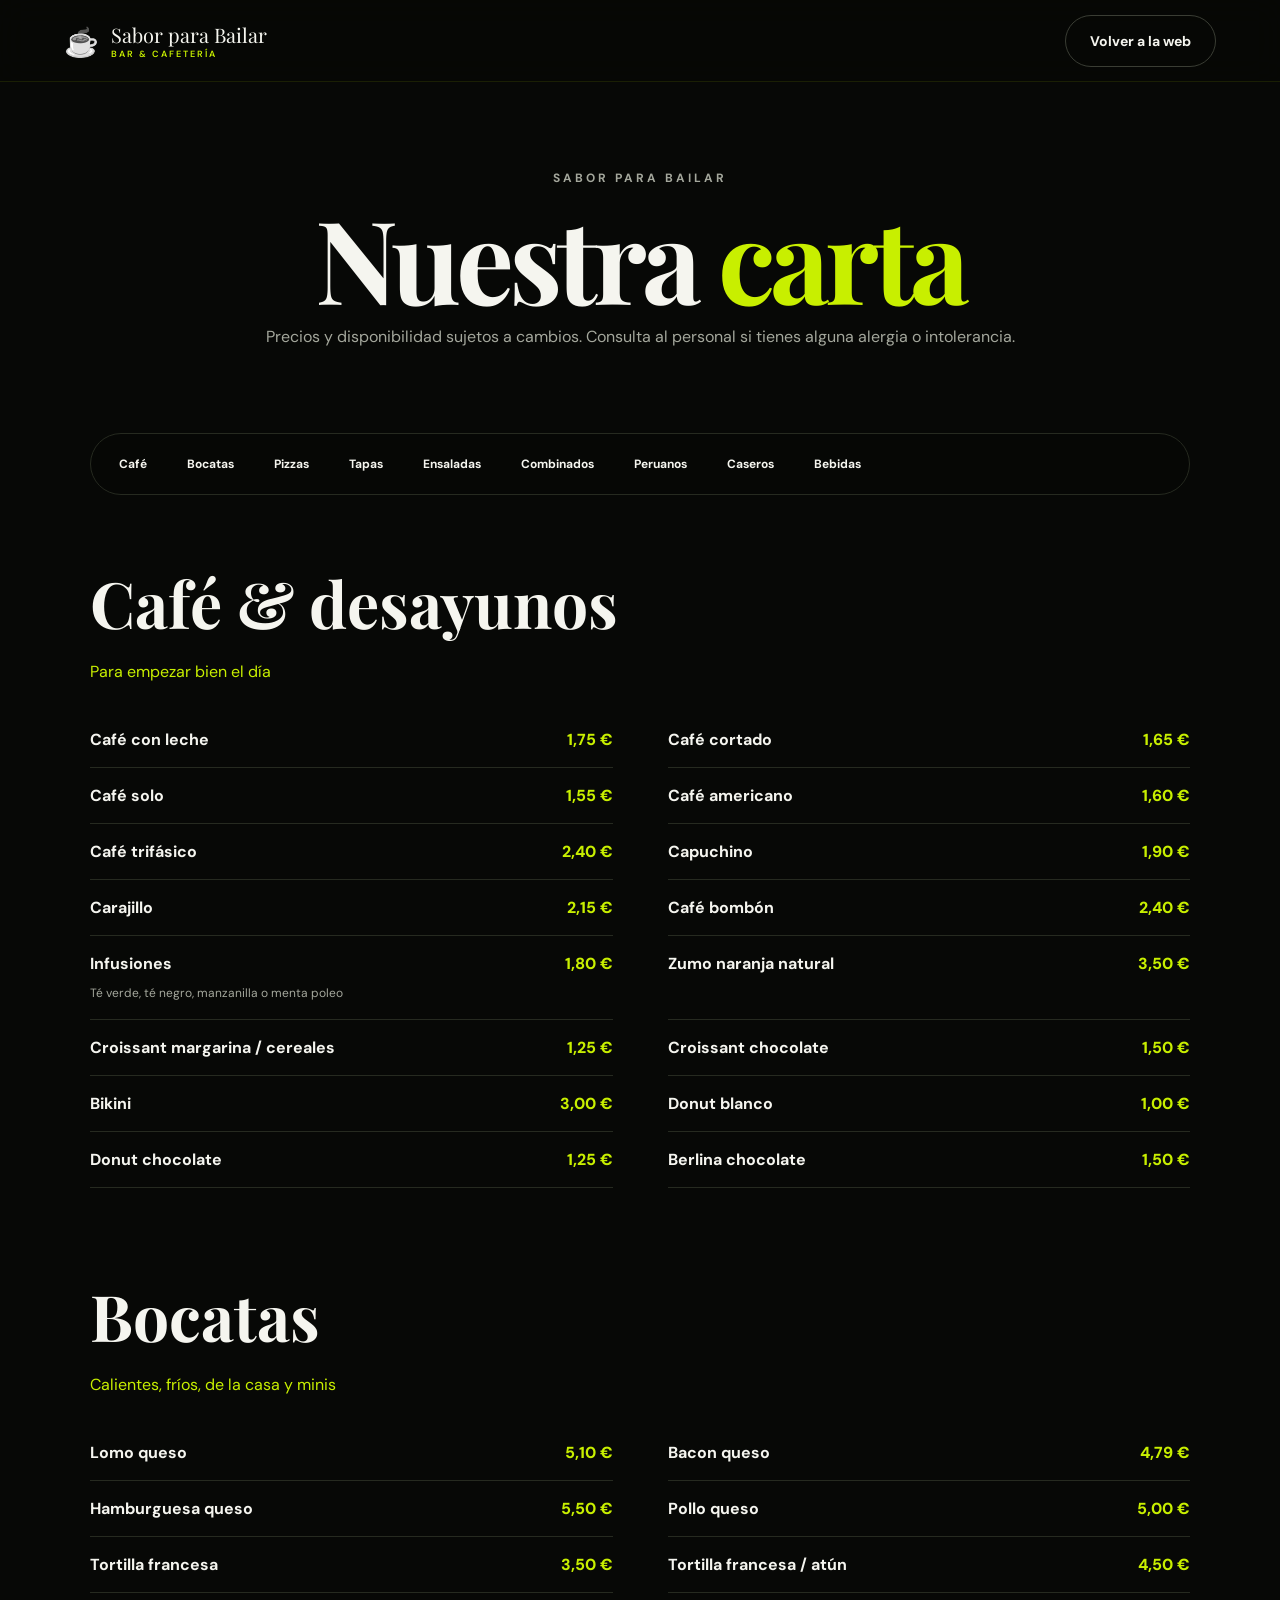
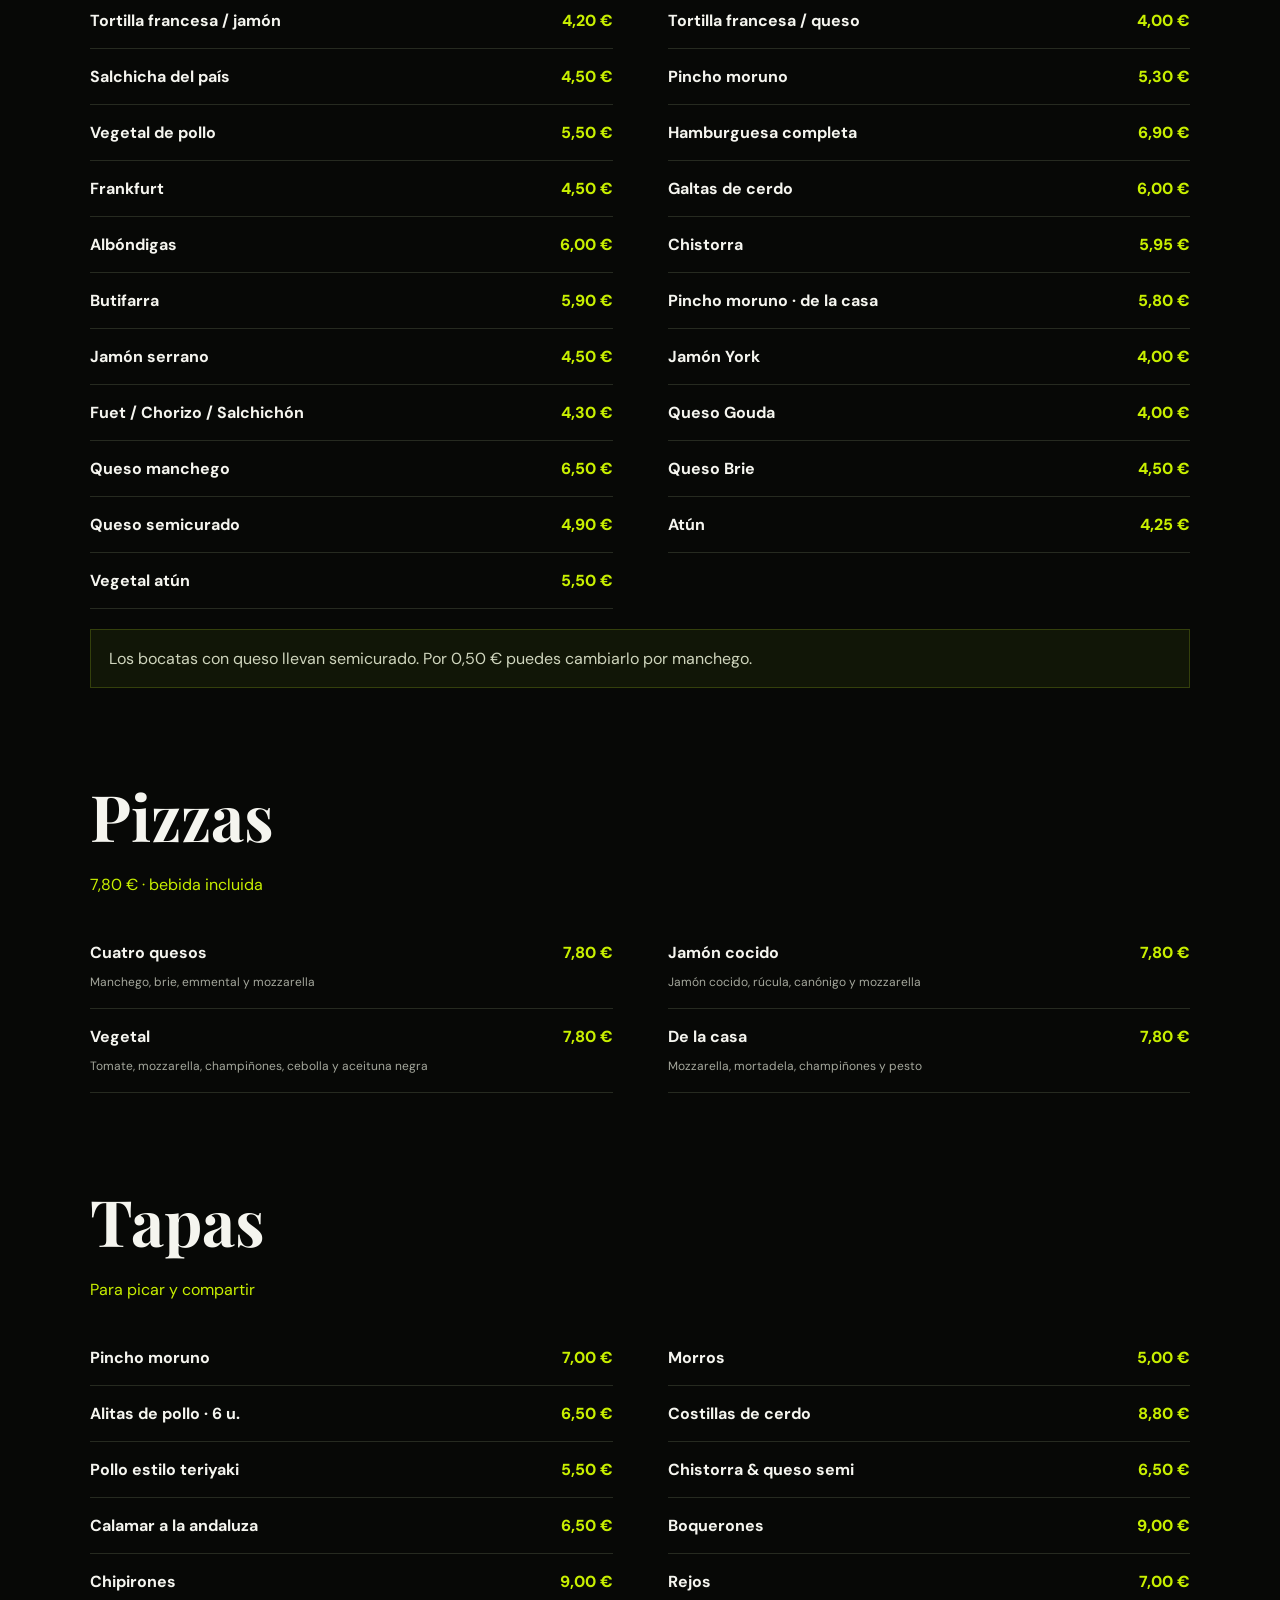
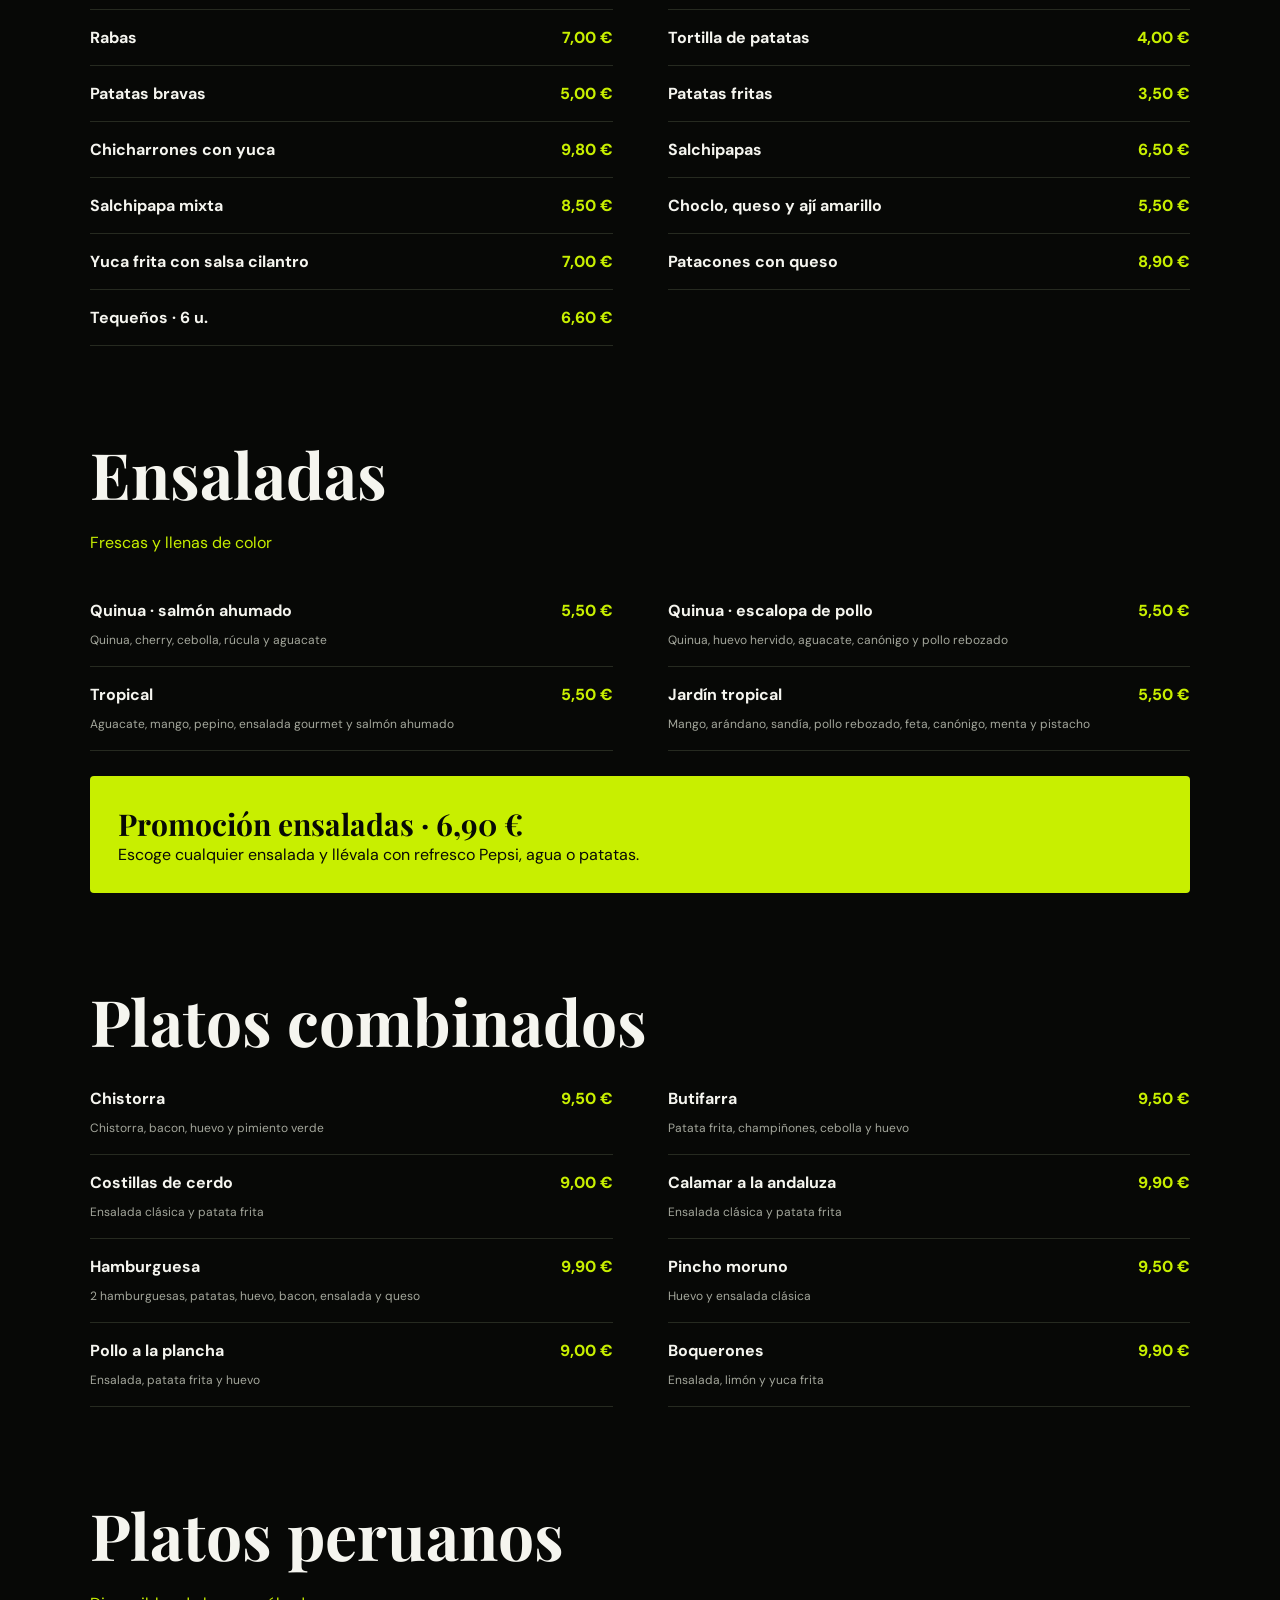
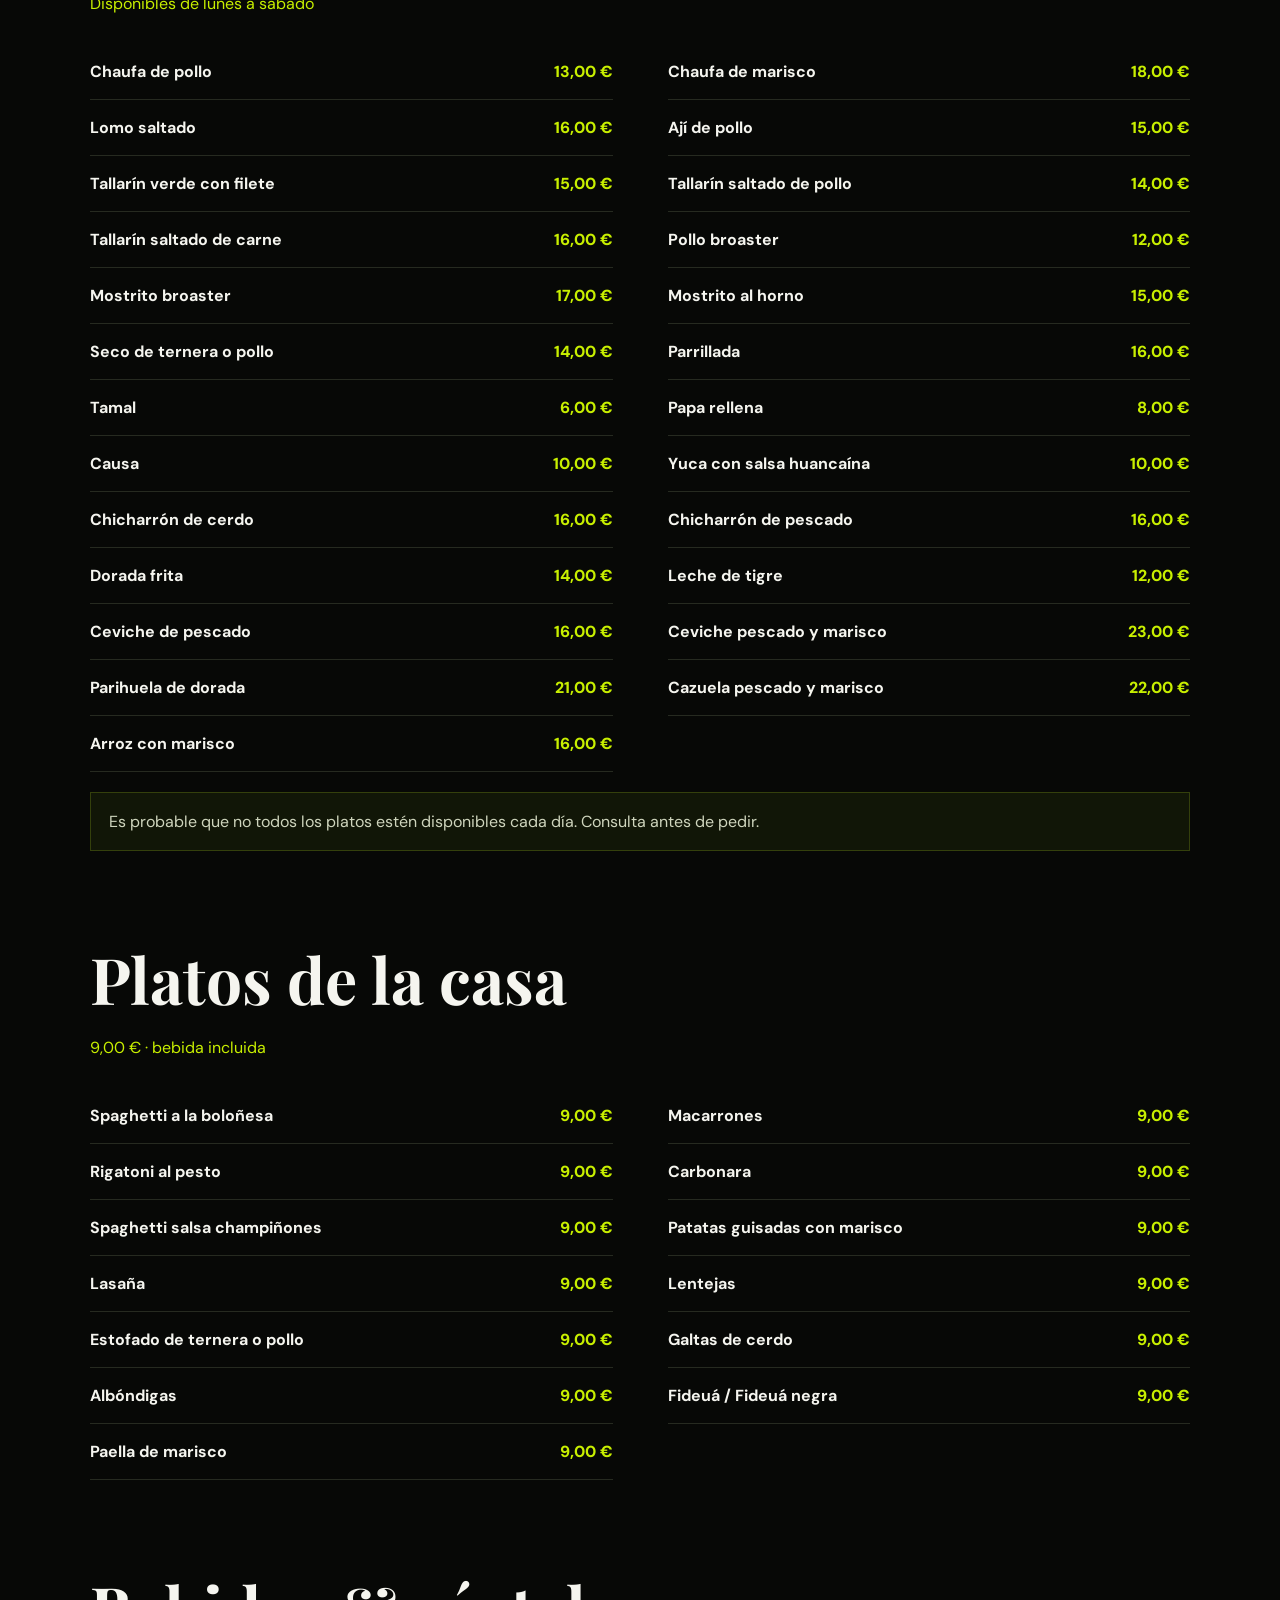
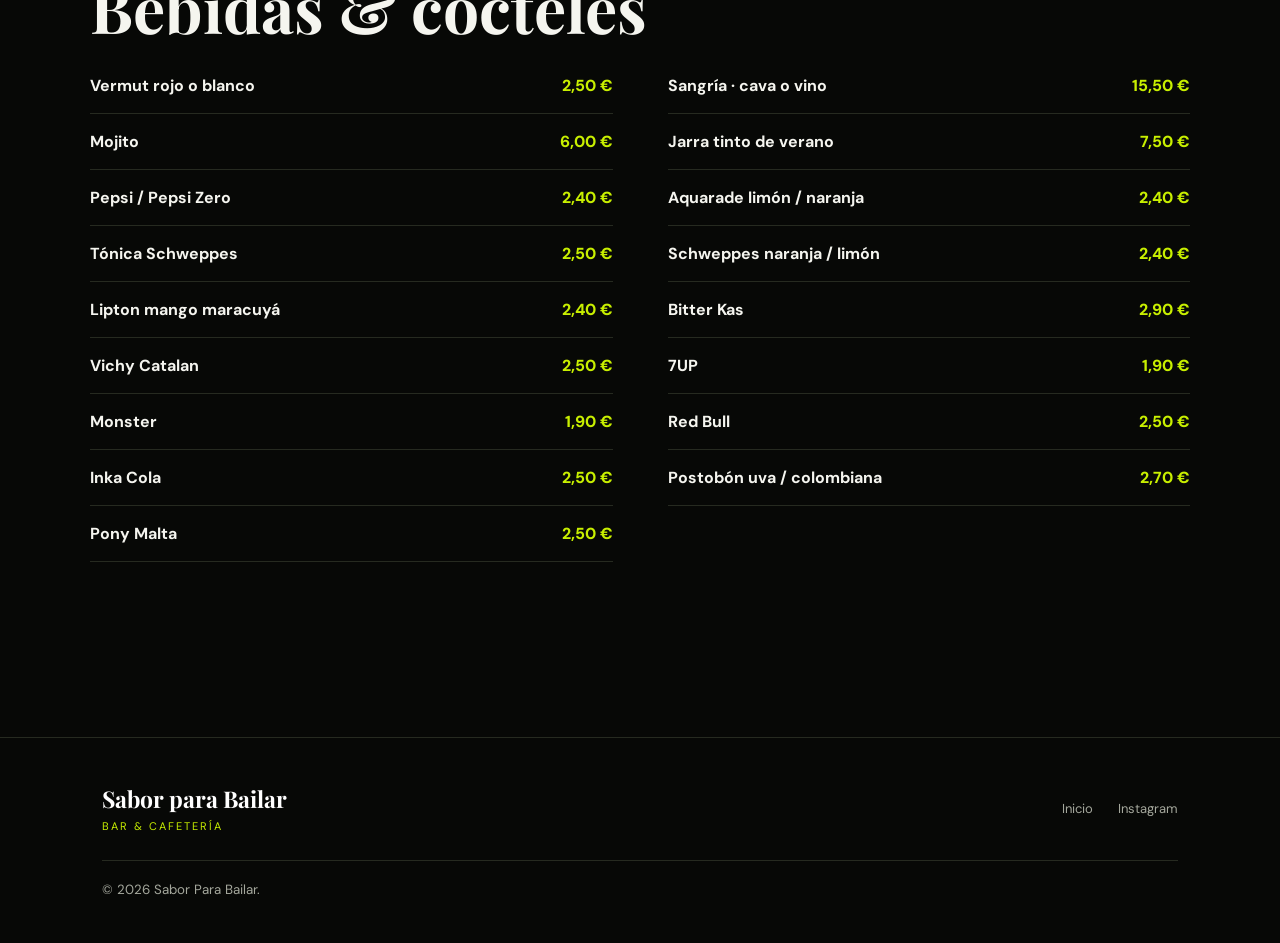
==== carta.html @ 7a09095f "Crear carta digital completa" ====
<!doctype html><html lang="es"><head><meta charset="utf-8"><meta name="viewport" content="width=device-width,initial-scale=1"><title>Carta | Sabor Para Bailar</title><link rel="stylesheet" href="style.css"><style>.menuPage{padding:125px 7vw 90px;max-width:1500px;margin:auto}.menuHero{text-align:center;padding:45px 0 70px}.menuHero h1{font:700 clamp(58px,9vw,130px)/.9 'Playfair Display';letter-spacing:-5px;margin:0}.menuHero h1 span{color:var(--lime)}.menuHero p{color:var(--muted)}.cats{position:sticky;top:82px;z-index:10;display:flex;gap:8px;overflow:auto;padding:12px;background:rgba(7,8,6,.94);border:1px solid var(--line);border-radius:100px;margin-bottom:65px}.cats a{white-space:nowrap;padding:10px 16px;border-radius:100px;font-size:12px;font-weight:700}.cats a:hover{background:var(--lime);color:#080a05}.menuSection{scroll-margin-top:155px;margin:0 0 85px}.menuSection h2{font:700 clamp(38px,5vw,65px) 'Playfair Display';margin:0 0 8px}.menuSection>.sub{color:var(--lime);margin-bottom:30px}.items{display:grid;grid-template-columns:1fr 1fr;gap:0 55px}.item{display:grid;grid-template-columns:1fr auto;gap:10px;border-bottom:1px solid var(--line);padding:17px 0}.item b{font-size:16px}.item p{grid-column:1;margin:0;color:var(--muted);font-size:12px;line-height:1.5}.price{color:var(--lime);font-weight:800}.notice{padding:18px;border:1px solid #34400c;background:#111607;color:#cfd5bd;margin:20px 0}.back{position:fixed;left:20px;bottom:20px;z-index:15}.promo{background:var(--lime);color:#080a05;padding:28px;margin:25px 0;border-radius:4px}.promo b{font:700 30px 'Playfair Display'}@media(max-width:700px){.menuPage{padding:100px 5vw 70px}.items{grid-template-columns:1fr}.cats{top:68px;border-radius:0;margin-left:-5vw;margin-right:-5vw}.menuHero h1{letter-spacing:-3px}}</style></head><body><header class="nav"><a class="brand" href="index.html"><span class="cup">☕</span><span>Sabor para Bailar<small>Bar & Cafetería</small></span></a><a class="btn ghost" href="index.html">Volver a la web</a></header><main class="menuPage"><section class="menuHero"><p class="eyebrow">SABOR PARA BAILAR</p><h1>Nuestra <span>carta</span></h1><p>Precios y disponibilidad sujetos a cambios. Consulta al personal si tienes alguna alergia o intolerancia.</p></section><nav class="cats"><a href="#cafe">Café</a><a href="#bocatas">Bocatas</a><a href="#pizzas">Pizzas</a><a href="#tapas">Tapas</a><a href="#ensaladas">Ensaladas</a><a href="#combinados">Combinados</a><a href="#peru">Peruanos</a><a href="#caseros">Caseros</a><a href="#bebidas">Bebidas</a></nav><section id="cafe" class="menuSection"><h2>Café & desayunos</h2><p class="sub">Para empezar bien el día</p><div class="items"><div class="item"><b>Café con leche</b><span class="price">1,75 €</span></div><div class="item"><b>Café cortado</b><span class="price">1,65 €</span></div><div class="item"><b>Café solo</b><span class="price">1,55 €</span></div><div class="item"><b>Café americano</b><span class="price">1,60 €</span></div><div class="item"><b>Café trifásico</b><span class="price">2,40 €</span></div><div class="item"><b>Capuchino</b><span class="price">1,90 €</span></div><div class="item"><b>Carajillo</b><span class="price">2,15 €</span></div><div class="item"><b>Café bombón</b><span class="price">2,40 €</span></div><div class="item"><b>Infusiones</b><span class="price">1,80 €</span><p>Té verde, té negro, manzanilla o menta poleo</p></div><div class="item"><b>Zumo naranja natural</b><span class="price">3,50 €</span></div><div class="item"><b>Croissant margarina / cereales</b><span class="price">1,25 €</span></div><div class="item"><b>Croissant chocolate</b><span class="price">1,50 €</span></div><div class="item"><b>Bikini</b><span class="price">3,00 €</span></div><div class="item"><b>Donut blanco</b><span class="price">1,00 €</span></div><div class="item"><b>Donut chocolate</b><span class="price">1,25 €</span></div><div class="item"><b>Berlina chocolate</b><span class="price">1,50 €</span></div></div></section><section id="bocatas" class="menuSection"><h2>Bocatas</h2><p class="sub">Calientes, fríos, de la casa y minis</p><div class="items"><div class="item"><b>Lomo queso</b><span class="price">5,10 €</span></div><div class="item"><b>Bacon queso</b><span class="price">4,79 €</span></div><div class="item"><b>Hamburguesa queso</b><span class="price">5,50 €</span></div><div class="item"><b>Pollo queso</b><span class="price">5,00 €</span></div><div class="item"><b>Tortilla francesa</b><span class="price">3,50 €</span></div><div class="item"><b>Tortilla francesa / atún</b><span class="price">4,50 €</span></div><div class="item"><b>Tortilla francesa / jamón</b><span class="price">4,20 €</span></div><div class="item"><b>Tortilla francesa / queso</b><span class="price">4,00 €</span></div><div class="item"><b>Salchicha del país</b><span class="price">4,50 €</span></div><div class="item"><b>Pincho moruno</b><span class="price">5,30 €</span></div><div class="item"><b>Vegetal de pollo</b><span class="price">5,50 €</span></div><div class="item"><b>Hamburguesa completa</b><span class="price">6,90 €</span></div><div class="item"><b>Frankfurt</b><span class="price">4,50 €</span></div><div class="item"><b>Galtas de cerdo</b><span class="price">6,00 €</span></div><div class="item"><b>Albóndigas</b><span class="price">6,00 €</span></div><div class="item"><b>Chistorra</b><span class="price">5,95 €</span></div><div class="item"><b>Butifarra</b><span class="price">5,90 €</span></div><div class="item"><b>Pincho moruno · de la casa</b><span class="price">5,80 €</span></div><div class="item"><b>Jamón serrano</b><span class="price">4,50 €</span></div><div class="item"><b>Jamón York</b><span class="price">4,00 €</span></div><div class="item"><b>Fuet / Chorizo / Salchichón</b><span class="price">4,30 €</span></div><div class="item"><b>Queso Gouda</b><span class="price">4,00 €</span></div><div class="item"><b>Queso manchego</b><span class="price">6,50 €</span></div><div class="item"><b>Queso Brie</b><span class="price">4,50 €</span></div><div class="item"><b>Queso semicurado</b><span class="price">4,90 €</span></div><div class="item"><b>Atún</b><span class="price">4,25 €</span></div><div class="item"><b>Vegetal atún</b><span class="price">5,50 €</span></div></div><div class="notice">Los bocatas con queso llevan semicurado. Por 0,50 € puedes cambiarlo por manchego.</div></section><section id="pizzas" class="menuSection"><h2>Pizzas</h2><p class="sub">7,80 € · bebida incluida</p><div class="items"><div class="item"><b>Cuatro quesos</b><span class="price">7,80 €</span><p>Manchego, brie, emmental y mozzarella</p></div><div class="item"><b>Jamón cocido</b><span class="price">7,80 €</span><p>Jamón cocido, rúcula, canónigo y mozzarella</p></div><div class="item"><b>Vegetal</b><span class="price">7,80 €</span><p>Tomate, mozzarella, champiñones, cebolla y aceituna negra</p></div><div class="item"><b>De la casa</b><span class="price">7,80 €</span><p>Mozzarella, mortadela, champiñones y pesto</p></div></div></section><section id="tapas" class="menuSection"><h2>Tapas</h2><p class="sub">Para picar y compartir</p><div class="items"><div class="item"><b>Pincho moruno</b><span class="price">7,00 €</span></div><div class="item"><b>Morros</b><span class="price">5,00 €</span></div><div class="item"><b>Alitas de pollo · 6 u.</b><span class="price">6,50 €</span></div><div class="item"><b>Costillas de cerdo</b><span class="price">8,80 €</span></div><div class="item"><b>Pollo estilo teriyaki</b><span class="price">5,50 €</span></div><div class="item"><b>Chistorra & queso semi</b><span class="price">6,50 €</span></div><div class="item"><b>Calamar a la andaluza</b><span class="price">6,50 €</span></div><div class="item"><b>Boquerones</b><span class="price">9,00 €</span></div><div class="item"><b>Chipirones</b><span class="price">9,00 €</span></div><div class="item"><b>Rejos</b><span class="price">7,00 €</span></div><div class="item"><b>Rabas</b><span class="price">7,00 €</span></div><div class="item"><b>Tortilla de patatas</b><span class="price">4,00 €</span></div><div class="item"><b>Patatas bravas</b><span class="price">5,00 €</span></div><div class="item"><b>Patatas fritas</b><span class="price">3,50 €</span></div><div class="item"><b>Chicharrones con yuca</b><span class="price">9,80 €</span></div><div class="item"><b>Salchipapas</b><span class="price">6,50 €</span></div><div class="item"><b>Salchipapa mixta</b><span class="price">8,50 €</span></div><div class="item"><b>Choclo, queso y ají amarillo</b><span class="price">5,50 €</span></div><div class="item"><b>Yuca frita con salsa cilantro</b><span class="price">7,00 €</span></div><div class="item"><b>Patacones con queso</b><span class="price">8,90 €</span></div><div class="item"><b>Tequeños · 6 u.</b><span class="price">6,60 €</span></div></div></section><section id="ensaladas" class="menuSection"><h2>Ensaladas</h2><p class="sub">Frescas y llenas de color</p><div class="items"><div class="item"><b>Quinua · salmón ahumado</b><span class="price">5,50 €</span><p>Quinua, cherry, cebolla, rúcula y aguacate</p></div><div class="item"><b>Quinua · escalopa de pollo</b><span class="price">5,50 €</span><p>Quinua, huevo hervido, aguacate, canónigo y pollo rebozado</p></div><div class="item"><b>Tropical</b><span class="price">5,50 €</span><p>Aguacate, mango, pepino, ensalada gourmet y salmón ahumado</p></div><div class="item"><b>Jardín tropical</b><span class="price">5,50 €</span><p>Mango, arándano, sandía, pollo rebozado, feta, canónigo, menta y pistacho</p></div></div><div class="promo"><b>Promoción ensaladas · 6,90 €</b><br>Escoge cualquier ensalada y llévala con refresco Pepsi, agua o patatas.</div></section><section id="combinados" class="menuSection"><h2>Platos combinados</h2><div class="items"><div class="item"><b>Chistorra</b><span class="price">9,50 €</span><p>Chistorra, bacon, huevo y pimiento verde</p></div><div class="item"><b>Butifarra</b><span class="price">9,50 €</span><p>Patata frita, champiñones, cebolla y huevo</p></div><div class="item"><b>Costillas de cerdo</b><span class="price">9,00 €</span><p>Ensalada clásica y patata frita</p></div><div class="item"><b>Calamar a la andaluza</b><span class="price">9,90 €</span><p>Ensalada clásica y patata frita</p></div><div class="item"><b>Hamburguesa</b><span class="price">9,90 €</span><p>2 hamburguesas, patatas, huevo, bacon, ensalada y queso</p></div><div class="item"><b>Pincho moruno</b><span class="price">9,50 €</span><p>Huevo y ensalada clásica</p></div><div class="item"><b>Pollo a la plancha</b><span class="price">9,00 €</span><p>Ensalada, patata frita y huevo</p></div><div class="item"><b>Boquerones</b><span class="price">9,90 €</span><p>Ensalada, limón y yuca frita</p></div></div></section><section id="peru" class="menuSection"><h2>Platos peruanos</h2><p class="sub">Disponibles de lunes a sábado</p><div class="items"><div class="item"><b>Chaufa de pollo</b><span class="price">13,00 €</span></div><div class="item"><b>Chaufa de marisco</b><span class="price">18,00 €</span></div><div class="item"><b>Lomo saltado</b><span class="price">16,00 €</span></div><div class="item"><b>Ají de pollo</b><span class="price">15,00 €</span></div><div class="item"><b>Tallarín verde con filete</b><span class="price">15,00 €</span></div><div class="item"><b>Tallarín saltado de pollo</b><span class="price">14,00 €</span></div><div class="item"><b>Tallarín saltado de carne</b><span class="price">16,00 €</span></div><div class="item"><b>Pollo broaster</b><span class="price">12,00 €</span></div><div class="item"><b>Mostrito broaster</b><span class="price">17,00 €</span></div><div class="item"><b>Mostrito al horno</b><span class="price">15,00 €</span></div><div class="item"><b>Seco de ternera o pollo</b><span class="price">14,00 €</span></div><div class="item"><b>Parrillada</b><span class="price">16,00 €</span></div><div class="item"><b>Tamal</b><span class="price">6,00 €</span></div><div class="item"><b>Papa rellena</b><span class="price">8,00 €</span></div><div class="item"><b>Causa</b><span class="price">10,00 €</span></div><div class="item"><b>Yuca con salsa huancaína</b><span class="price">10,00 €</span></div><div class="item"><b>Chicharrón de cerdo</b><span class="price">16,00 €</span></div><div class="item"><b>Chicharrón de pescado</b><span class="price">16,00 €</span></div><div class="item"><b>Dorada frita</b><span class="price">14,00 €</span></div><div class="item"><b>Leche de tigre</b><span class="price">12,00 €</span></div><div class="item"><b>Ceviche de pescado</b><span class="price">16,00 €</span></div><div class="item"><b>Ceviche pescado y marisco</b><span class="price">23,00 €</span></div><div class="item"><b>Parihuela de dorada</b><span class="price">21,00 €</span></div><div class="item"><b>Cazuela pescado y marisco</b><span class="price">22,00 €</span></div><div class="item"><b>Arroz con marisco</b><span class="price">16,00 €</span></div></div><div class="notice">Es probable que no todos los platos estén disponibles cada día. Consulta antes de pedir.</div></section><section id="caseros" class="menuSection"><h2>Platos de la casa</h2><p class="sub">9,00 € · bebida incluida</p><div class="items"><div class="item"><b>Spaghetti a la boloñesa</b><span class="price">9,00 €</span></div><div class="item"><b>Macarrones</b><span class="price">9,00 €</span></div><div class="item"><b>Rigatoni al pesto</b><span class="price">9,00 €</span></div><div class="item"><b>Carbonara</b><span class="price">9,00 €</span></div><div class="item"><b>Spaghetti salsa champiñones</b><span class="price">9,00 €</span></div><div class="item"><b>Patatas guisadas con marisco</b><span class="price">9,00 €</span></div><div class="item"><b>Lasaña</b><span class="price">9,00 €</span></div><div class="item"><b>Lentejas</b><span class="price">9,00 €</span></div><div class="item"><b>Estofado de ternera o pollo</b><span class="price">9,00 €</span></div><div class="item"><b>Galtas de cerdo</b><span class="price">9,00 €</span></div><div class="item"><b>Albóndigas</b><span class="price">9,00 €</span></div><div class="item"><b>Fideuá / Fideuá negra</b><span class="price">9,00 €</span></div><div class="item"><b>Paella de marisco</b><span class="price">9,00 €</span></div></div></section><section id="bebidas" class="menuSection"><h2>Bebidas & cócteles</h2><div class="items"><div class="item"><b>Vermut rojo o blanco</b><span class="price">2,50 €</span></div><div class="item"><b>Sangría · cava o vino</b><span class="price">15,50 €</span></div><div class="item"><b>Mojito</b><span class="price">6,00 €</span></div><div class="item"><b>Jarra tinto de verano</b><span class="price">7,50 €</span></div><div class="item"><b>Pepsi / Pepsi Zero</b><span class="price">2,40 €</span></div><div class="item"><b>Aquarade limón / naranja</b><span class="price">2,40 €</span></div><div class="item"><b>Tónica Schweppes</b><span class="price">2,50 €</span></div><div class="item"><b>Schweppes naranja / limón</b><span class="price">2,40 €</span></div><div class="item"><b>Lipton mango maracuyá</b><span class="price">2,40 €</span></div><div class="item"><b>Bitter Kas</b><span class="price">2,90 €</span></div><div class="item"><b>Vichy Catalan</b><span class="price">2,50 €</span></div><div class="item"><b>7UP</b><span class="price">1,90 €</span></div><div class="item"><b>Monster</b><span class="price">1,90 €</span></div><div class="item"><b>Red Bull</b><span class="price">2,50 €</span></div><div class="item"><b>Inka Cola</b><span class="price">2,50 €</span></div><div class="item"><b>Postobón uva / colombiana</b><span class="price">2,70 €</span></div><div class="item"><b>Pony Malta</b><span class="price">2,50 €</span></div></div></section></main><footer><div><b>Sabor para Bailar</b><span>Bar & Cafetería</span></div><div class="footLinks"><a href="index.html">Inicio</a><a href="https://www.instagram.com/saborparabailar0092024/" target="_blank">Instagram</a></div><small>© 2026 Sabor Para Bailar.</small></footer></body></html>
---- style.css ----
@import url('https://fonts.googleapis.com/css2?family=DM+Sans:wght@400;500;600;700&family=Playfair+Display:ital,wght@0,700;1,700&display=swap');:root{--bg:#070806;--panel:#0e100c;--lime:#c8ef00;--lime2:#a9cc00;--text:#f5f5ef;--muted:#a4a79c;--line:#262a20}*{box-sizing:border-box}html{scroll-behavior:smooth}body{margin:0;background:var(--bg);color:var(--text);font-family:'DM Sans',sans-serif;overflow-x:hidden}a{color:inherit;text-decoration:none}.nav{height:82px;position:fixed;top:0;left:0;right:0;z-index:20;display:flex;align-items:center;justify-content:space-between;padding:0 5vw;background:rgba(7,8,6,.82);backdrop-filter:blur(16px);border-bottom:1px solid rgba(200,239,0,.1)}.brand{display:flex;gap:12px;align-items:center;font-family:'Playfair Display',serif;font-size:20px}.brand small{display:block;font:600 9px 'DM Sans';letter-spacing:2px;color:var(--lime);text-transform:uppercase}.cup{font-size:28px;filter:grayscale(1)}nav{display:flex;gap:30px;font-size:14px}nav a{transition:.2s}nav a:hover{color:var(--lime)}.menuBtn{display:none;background:none;border:0;color:#fff;font-size:25px}.hero{min-height:100vh;padding:150px 8vw 80px;display:grid;grid-template-columns:1.2fr .8fr;align-items:center;position:relative;overflow:hidden;background:radial-gradient(circle at 76% 48%,#293400 0,rgba(20,25,3,.65) 18%,transparent 45%)}.glow{position:absolute;width:500px;height:500px;background:var(--lime);filter:blur(180px);opacity:.08;right:-100px;top:100px}.eyebrow{font-size:12px;font-weight:700;letter-spacing:3px;color:var(--lime);margin:0 0 20px}.hero h1,.section h2,.spotlight h2,.menuCta h2,.contact h2{font-family:'Playfair Display',serif;font-size:clamp(58px,8vw,126px);line-height:.88;letter-spacing:-5px;margin:0}.hero h1 em,.section h2 span,.spotlight h2 span,.gallery h2 span{color:var(--lime);font-weight:700}.lead{font-size:20px;max-width:600px;color:#c8c9c2;line-height:1.7;margin:32px 0}.actions,.contactBtns{display:flex;gap:12px;flex-wrap:wrap}.btn{display:inline-flex;justify-content:center;align-items:center;min-height:52px;padding:0 24px;border:1px solid #3a3d34;border-radius:100px;font-weight:700;font-size:14px;transition:.25s}.btn.primary{background:var(--lime);color:#0a0b08;border-color:var(--lime)}.btn:hover{transform:translateY(-3px)}.btn.ghost:hover{border-color:var(--lime);color:var(--lime)}.heroMark{display:flex;justify-content:center}.roundLogo{width:min(32vw,410px);aspect-ratio:1;border:5px solid var(--lime);border-radius:50%;display:flex;flex-direction:column;align-items:center;justify-content:center;color:var(--lime);box-shadow:0 0 80px rgba(200,239,0,.12);transform:rotate(3deg)}.roundLogo b{font-size:clamp(18px,2.4vw,34px);letter-spacing:2px}.roundLogo span{font-size:50px;height:48px}.roundLogo strong{font-size:95px;line-height:1}.roundLogo small{font-size:18px;font-weight:700}.ticker{overflow:hidden;background:var(--lime);color:#080a05;padding:13px 0;font-weight:800;white-space:nowrap;letter-spacing:2px}.ticker div{width:max-content;animation:tick 18s linear infinite}@keyframes tick{to{transform:translateX(-35%)}}.section{padding:120px 8vw}.intro{text-align:center}.intro h2{font-size:clamp(48px,6vw,88px);letter-spacing:-3px}.intro>p:not(.eyebrow){max-width:720px;margin:30px auto;color:var(--muted);line-height:1.8}.featureGrid{display:grid;grid-template-columns:repeat(3,1fr);gap:1px;background:var(--line);margin-top:70px;text-align:left}.featureGrid article{background:var(--bg);padding:40px}.featureGrid span{color:var(--lime);font-size:12px}.featureGrid h3{font-family:'Playfair Display';font-size:28px;margin:20px 0 10px}.featureGrid p{color:var(--muted);line-height:1.6}.spotlight{display:grid;grid-template-columns:.8fr 1.2fr;gap:80px;padding:120px 8vw;background:#0b0d09;align-items:center}.spotlight h2{font-size:clamp(48px,5vw,80px);letter-spacing:-3px}.spotText>p:not(.eyebrow){color:var(--muted);line-height:1.8}.textLink{display:inline-block;margin-top:18px;color:var(--lime);font-weight:700}.foodMosaic{display:grid;grid-template-columns:1fr 1fr;gap:12px}.foodCard{aspect-ratio:1.25;border-radius:4px;padding:28px;display:flex;flex-direction:column;justify-content:flex-end;position:relative;overflow:hidden;background:linear-gradient(145deg,#263500,#10130b);border:1px solid #303728}.foodCard:before{content:'✦';position:absolute;font-size:130px;opacity:.08;right:20px;top:10px}.foodCard b{font-family:'Playfair Display';font-size:27px}.foodCard span{font-size:12px;color:#c7c9bf;margin-top:5px}.foodCard.warm{background:linear-gradient(145deg,#442610,#15100b)}.foodCard.dark{background:linear-gradient(145deg,#20221c,#0d0e0b)}.foodCard.green{background:linear-gradient(145deg,#17341e,#0c110c)}.sectionHead{display:flex;justify-content:space-between;align-items:end;gap:40px;margin-bottom:55px}.sectionHead h2{font-size:clamp(48px,5vw,76px);letter-spacing:-3px}.sectionHead>p{max-width:430px;color:var(--muted);line-height:1.7}.galleryGrid{display:grid;grid-template-columns:2fr 1fr 1fr;grid-auto-rows:270px;gap:12px}.photo{position:relative;overflow:hidden;border-radius:3px;background:#151911;border:1px solid #282d22}.photo:before{content:'';position:absolute;inset:0;background:radial-gradient(circle at 50% 40%,rgba(200,239,0,.16),transparent 55%)}.photo:after{content:'SABOR';position:absolute;font:700 70px 'Playfair Display';color:rgba(255,255,255,.035);right:-5px;bottom:10px}.photo span{position:absolute;bottom:20px;left:20px;font-weight:700;z-index:2}.ph1{grid-row:span 2;background:linear-gradient(145deg,#35200e,#11130d)}.ph2{background:linear-gradient(145deg,#173a20,#10140e)}.ph3{background:linear-gradient(145deg,#393014,#12120d)}.ph4{background:linear-gradient(145deg,#2d2518,#10110d)}.ph5{background:linear-gradient(145deg,#25370c,#0d100b)}.ph6{grid-column:span 2;background:linear-gradient(145deg,#2c1c12,#0d100b)}.menuCta{text-align:center;padding:130px 8vw;background:var(--lime);color:#080a05}.menuCta .eyebrow{color:#343c0b}.menuCta h2{font-size:clamp(48px,7vw,100px);letter-spacing:-4px}.menuCta p:not(.eyebrow){max-width:700px;margin:25px auto 35px}.menuCta .primary{background:#080a05;color:#fff;border-color:#080a05}.contact{display:grid;grid-template-columns:1.4fr .6fr;gap:80px}.contact h2{font-size:clamp(48px,6vw,90px);letter-spacing:-3px}.contactMain>p:not(.eyebrow){color:var(--muted);font-size:18px;margin:20px 0 30px}.hours{border-left:1px solid var(--line);padding-left:45px;align-self:center}.hours h3{color:var(--lime)}.muted{color:var(--muted);line-height:1.6}footer{border-top:1px solid var(--line);padding:45px 8vw;display:grid;grid-template-columns:1fr auto;gap:25px;align-items:center;color:var(--muted)}footer b{display:block;color:#fff;font-family:'Playfair Display';font-size:23px}footer span{font-size:11px;color:var(--lime);text-transform:uppercase;letter-spacing:2px}.footLinks{display:flex;gap:25px;font-size:13px}footer>small{grid-column:1/-1;border-top:1px solid var(--line);padding-top:20px}.reveal{opacity:0;transform:translateY(30px);transition:.8s}.reveal.visible{opacity:1;transform:none}@media(max-width:800px){.nav{height:68px}.menuBtn{display:block}nav{position:absolute;top:68px;left:0;right:0;display:none;flex-direction:column;padding:25px 6vw;background:#090a08;border-bottom:1px solid var(--line)}nav.open{display:flex}.hero{grid-template-columns:1fr;padding:130px 6vw 70px;text-align:center}.hero h1{font-size:60px;letter-spacing:-3px}.heroMark{grid-row:1;margin-bottom:40px}.roundLogo{width:230px}.roundLogo b{font-size:18px}.roundLogo strong{font-size:65px}.roundLogo small{font-size:12px}.lead{font-size:17px}.actions{justify-content:center}.section,.spotlight{padding:85px 6vw}.featureGrid,.spotlight,.contact{grid-template-columns:1fr}.featureGrid article{padding:30px}.spotlight{gap:45px}.foodMosaic{grid-template-columns:1fr 1fr}.foodCard{padding:18px}.foodCard b{font-size:19px}.sectionHead{display:block}.sectionHead>p{margin-top:20px}.galleryGrid{grid-template-columns:1fr 1fr;grid-auto-rows:220px}.ph1{grid-row:span 1;grid-column:span 2}.ph6{grid-column:span 2}.hours{border-left:0;border-top:1px solid var(--line);padding:25px 0 0}.contact{gap:40px}footer{grid-template-columns:1fr}.footLinks{flex-wrap:wrap}footer>small{grid-column:1}.intro h2,.spotlight h2,.sectionHead h2,.contact h2{letter-spacing:-2px}.menuCta h2{letter-spacing:-2px}.roundLogo span{font-size:32px;height:30px}}
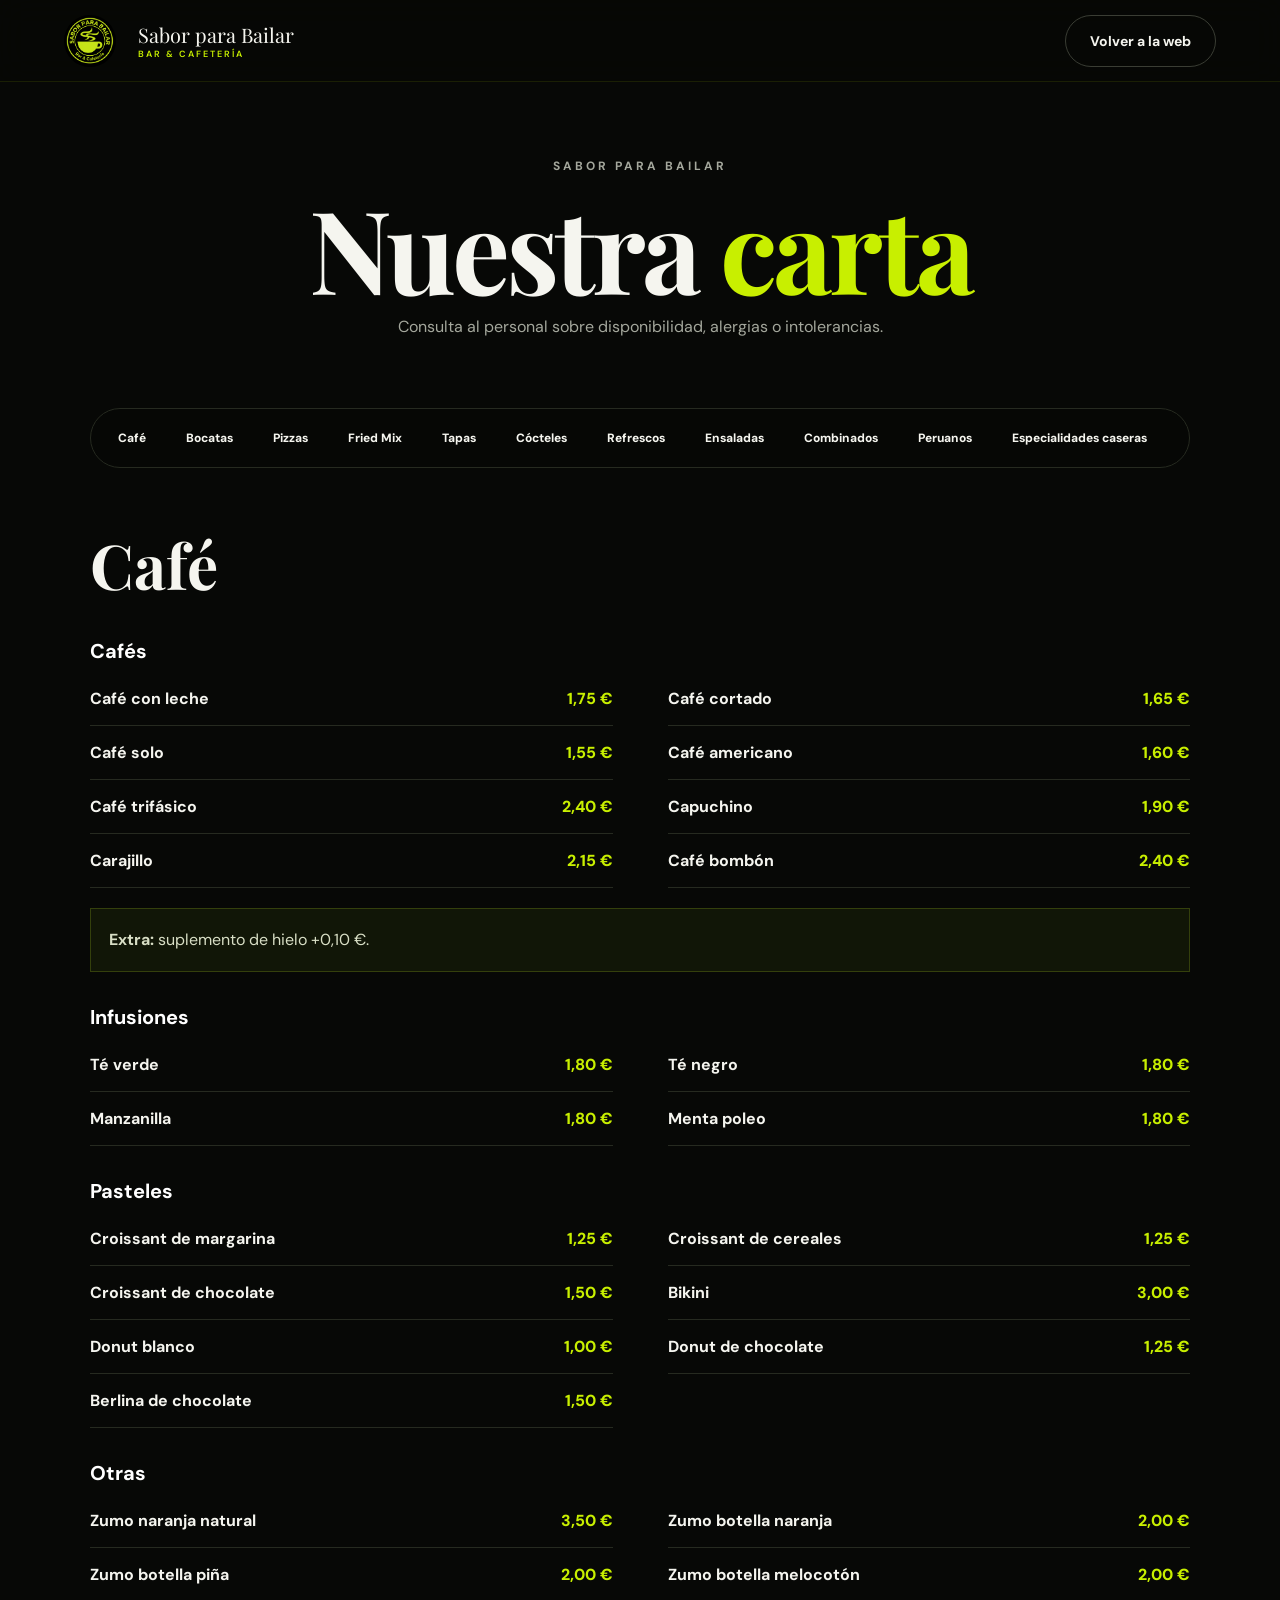
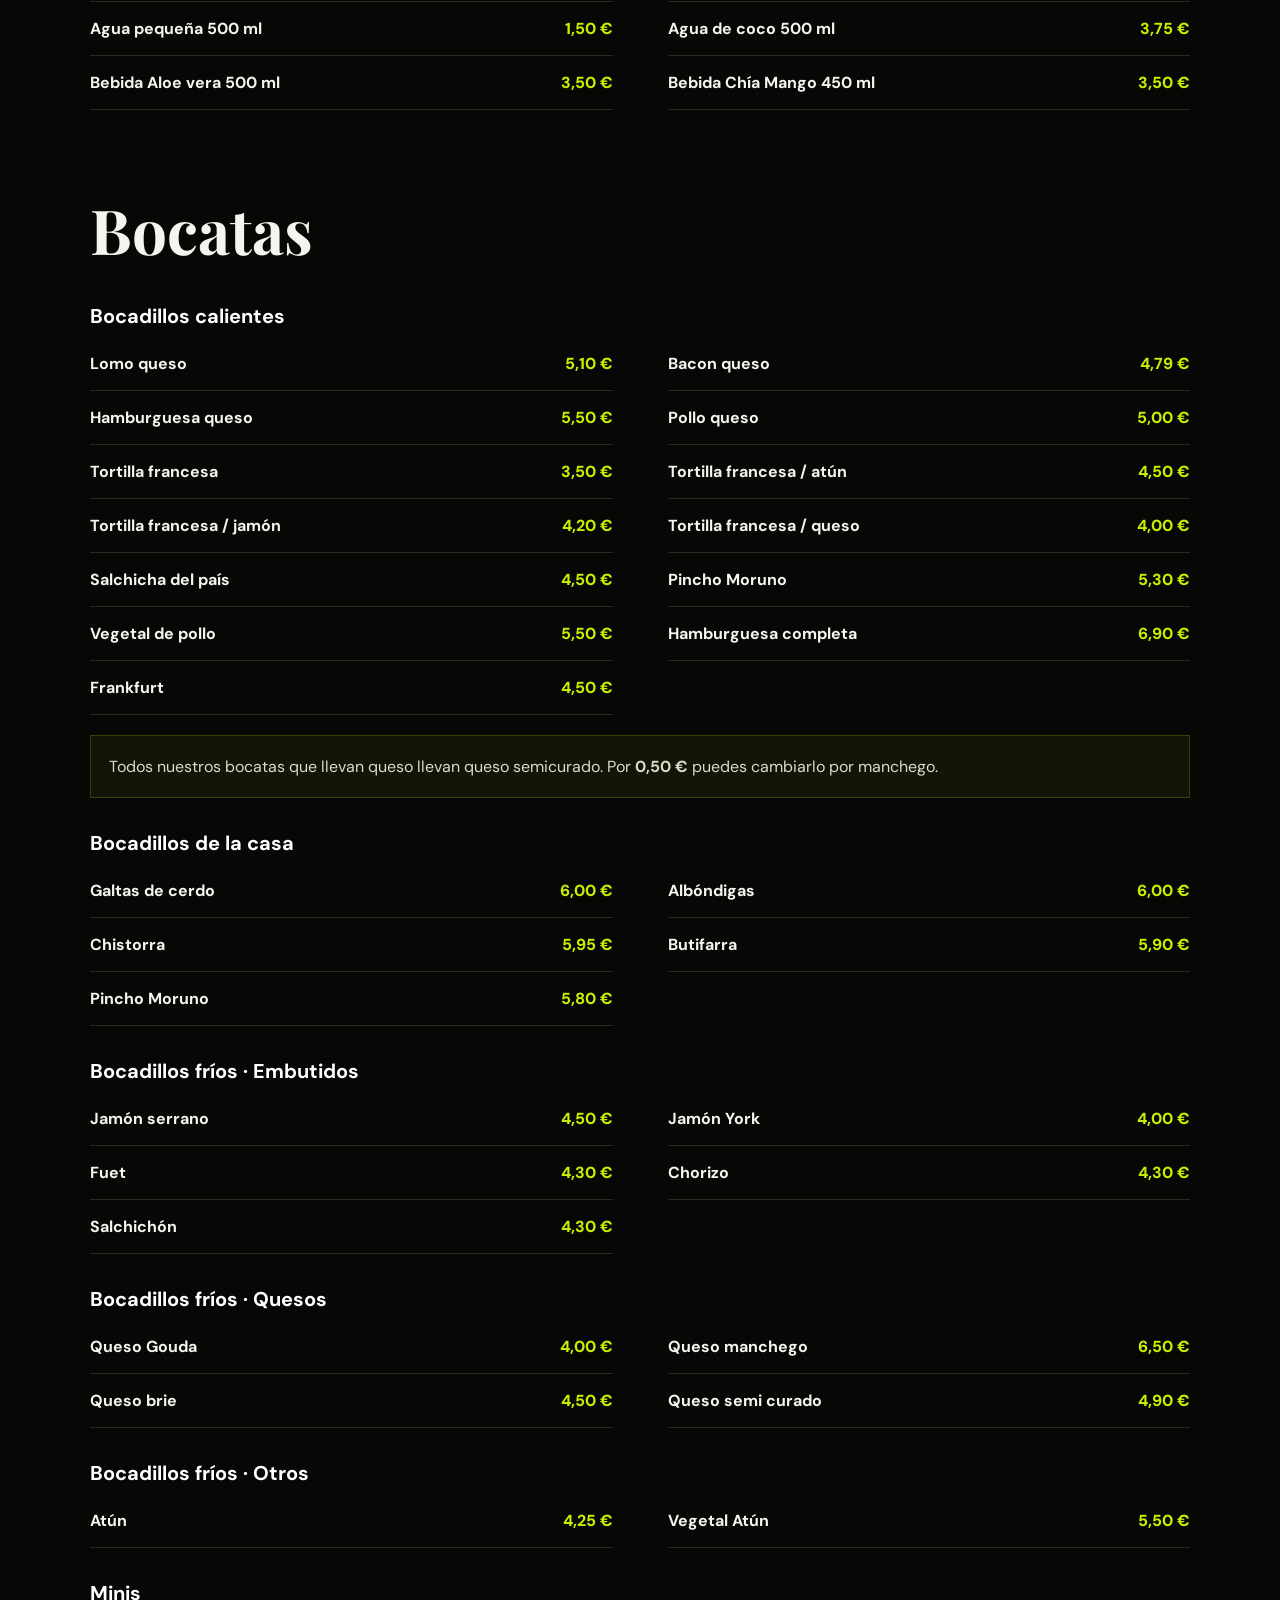
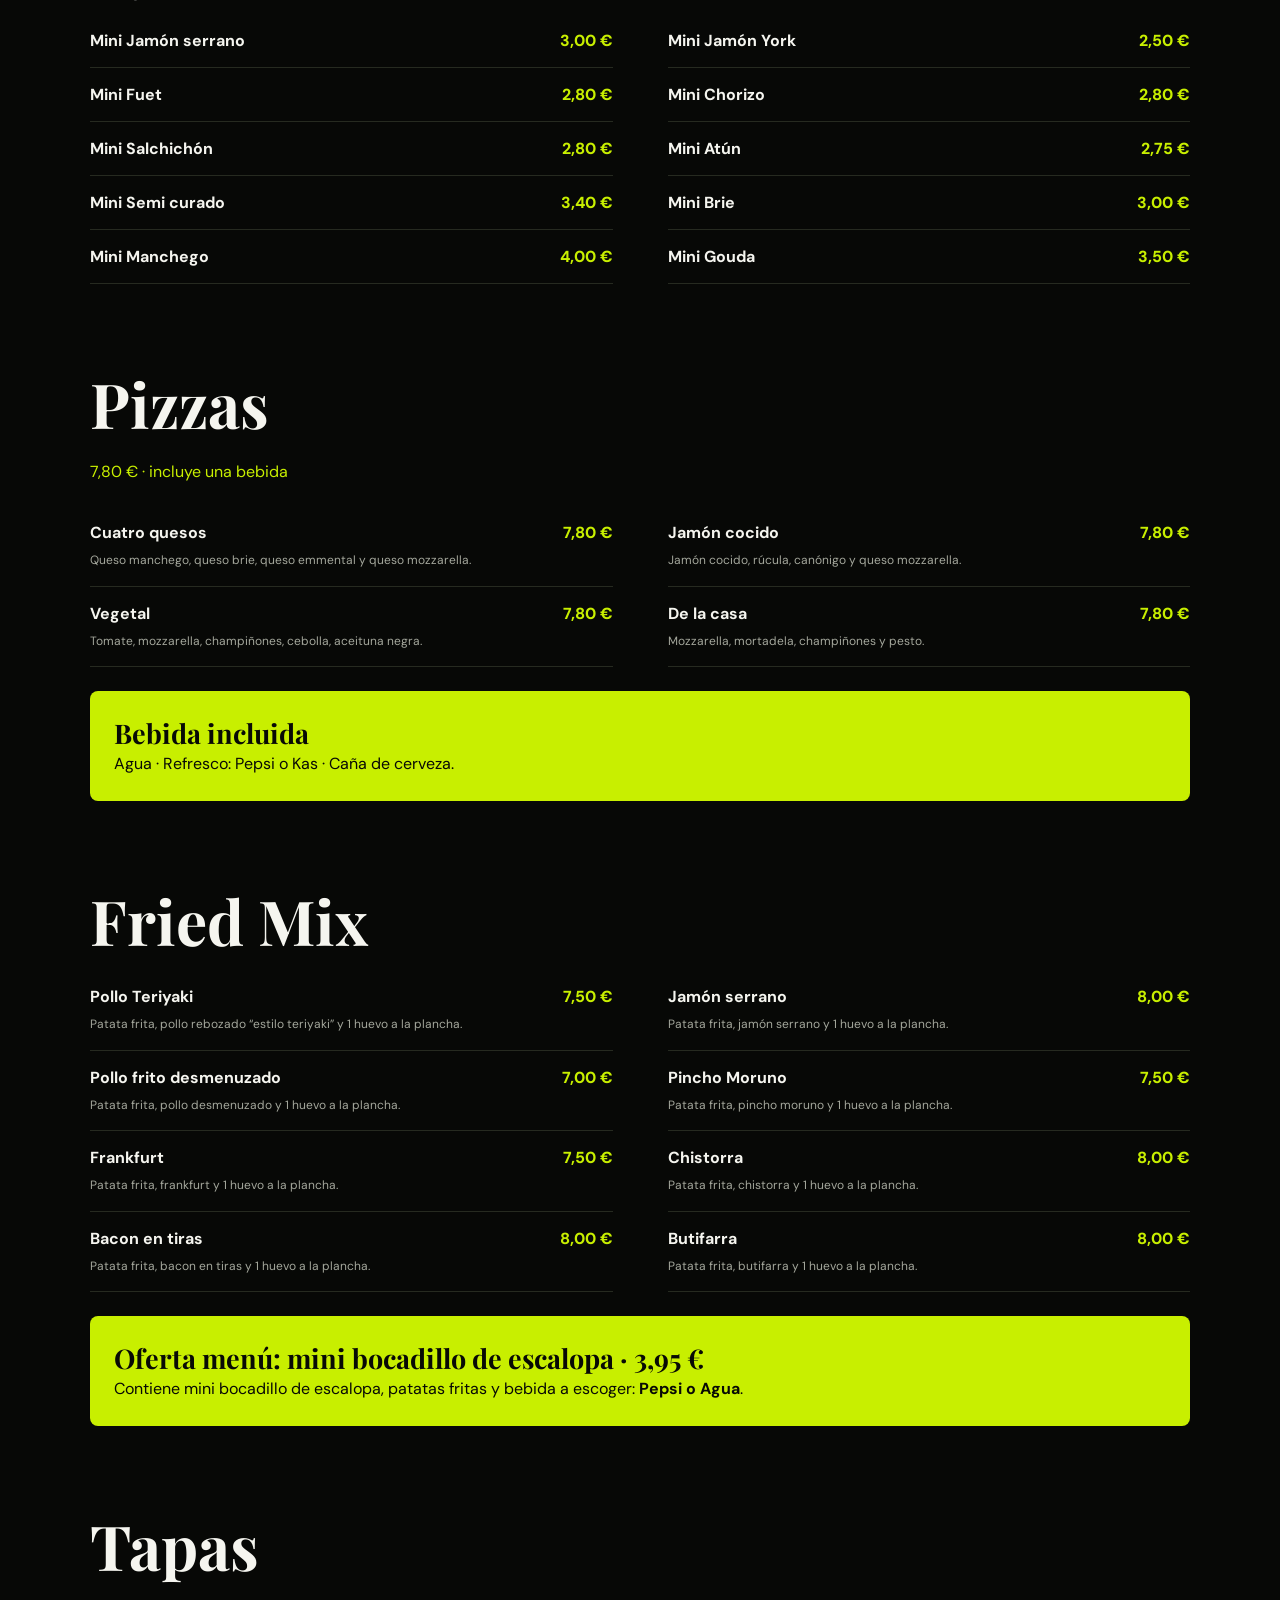
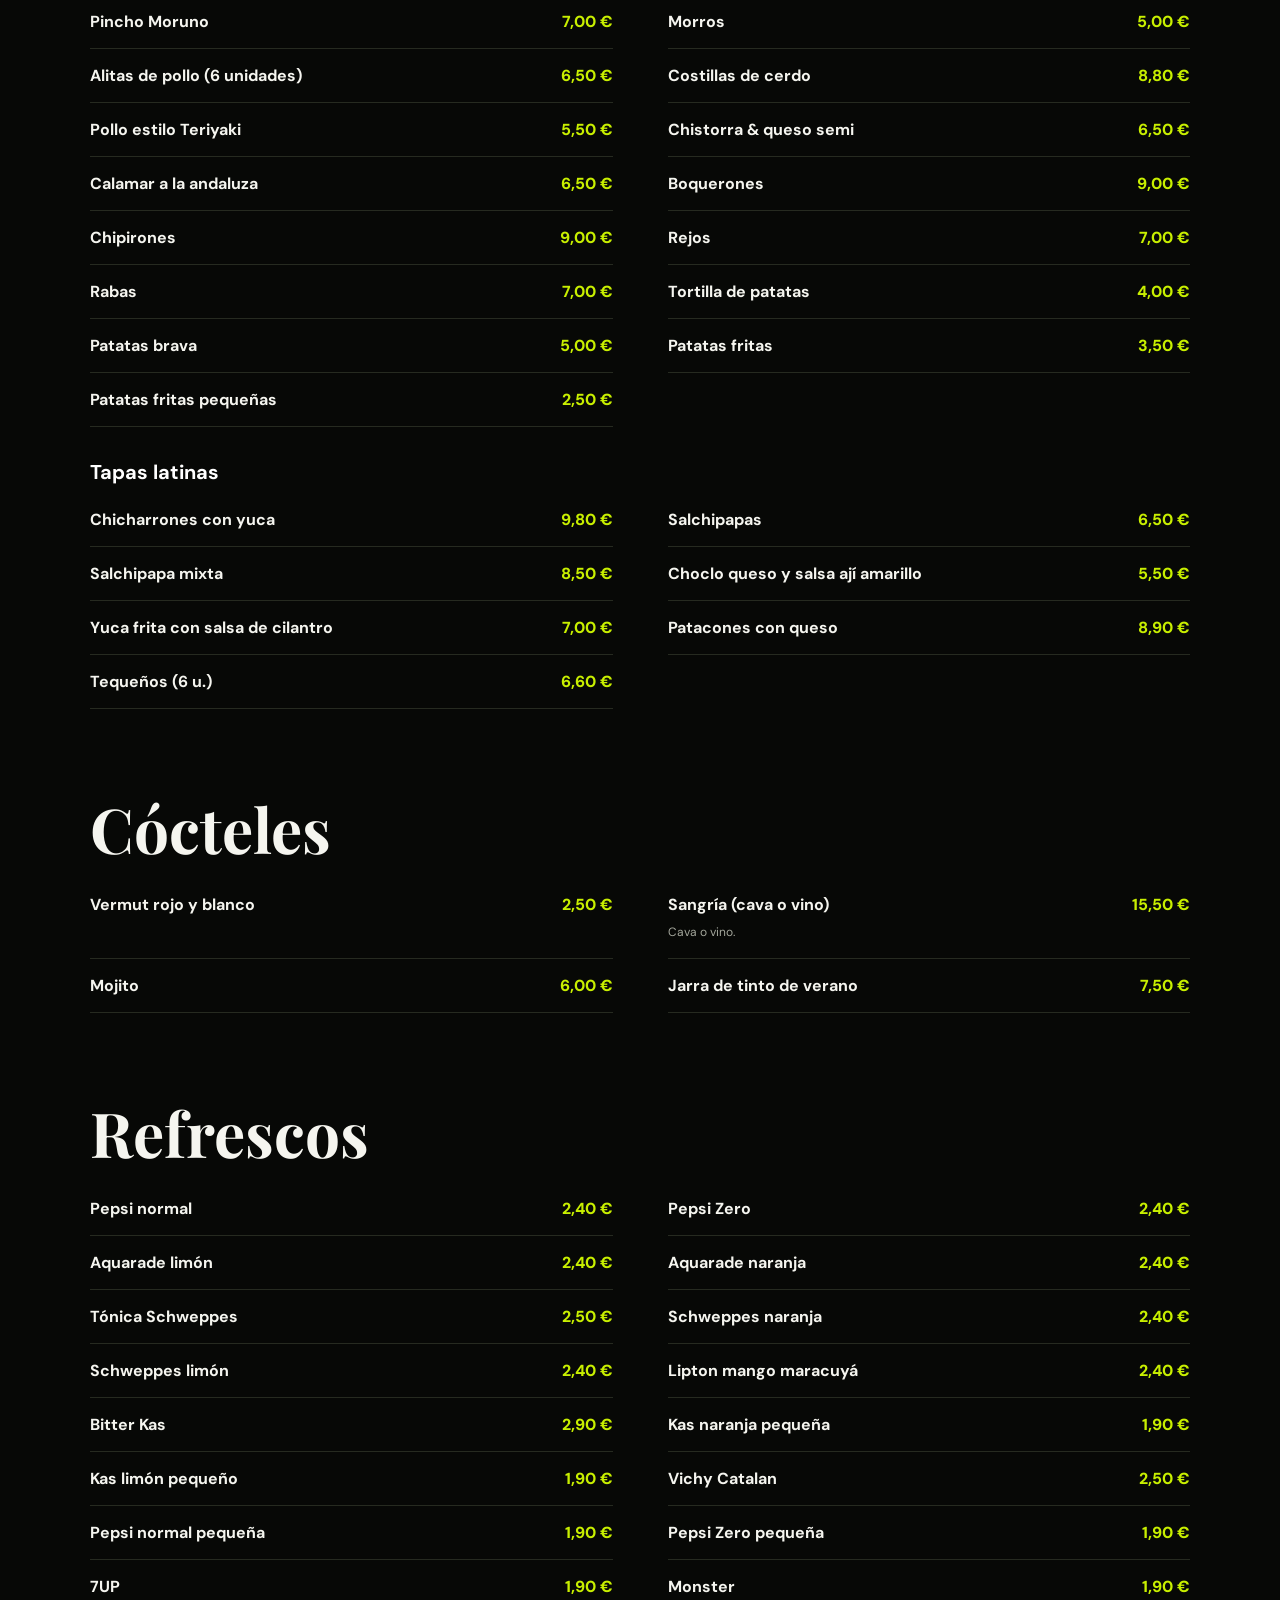
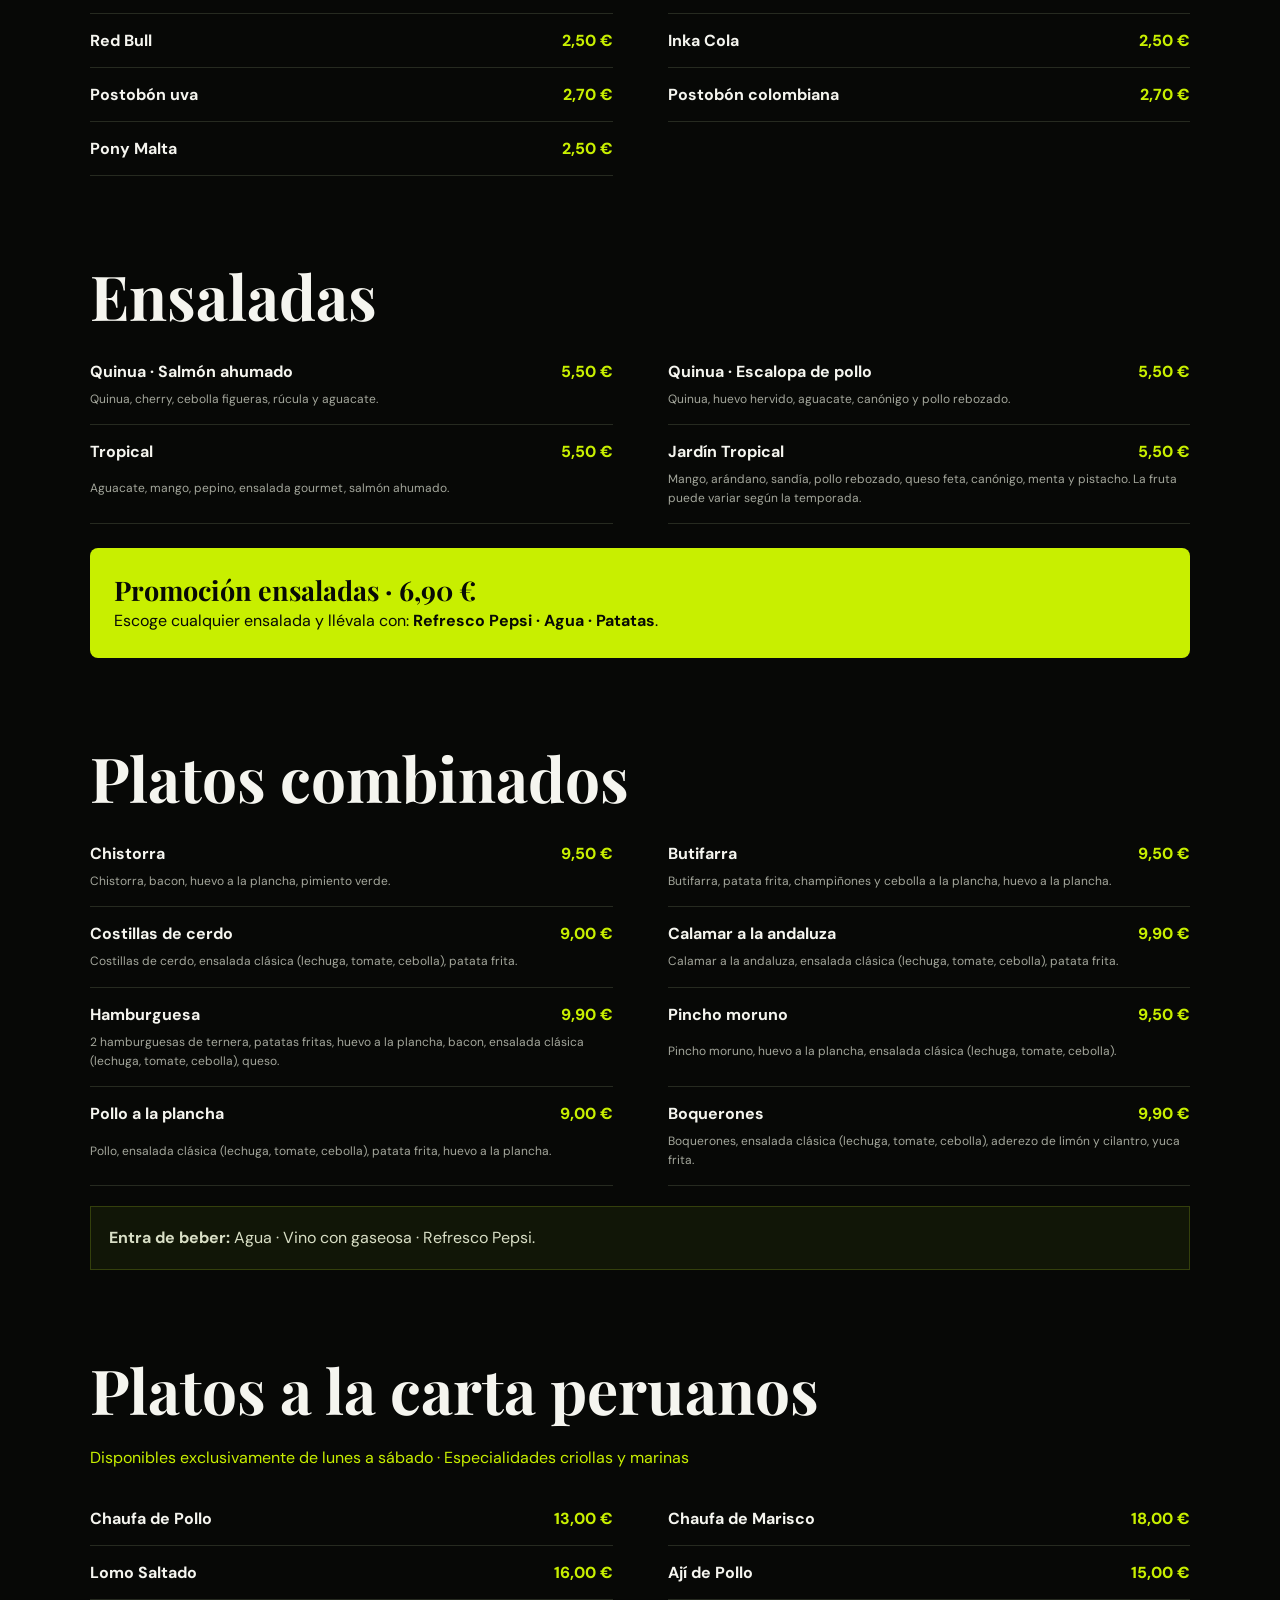
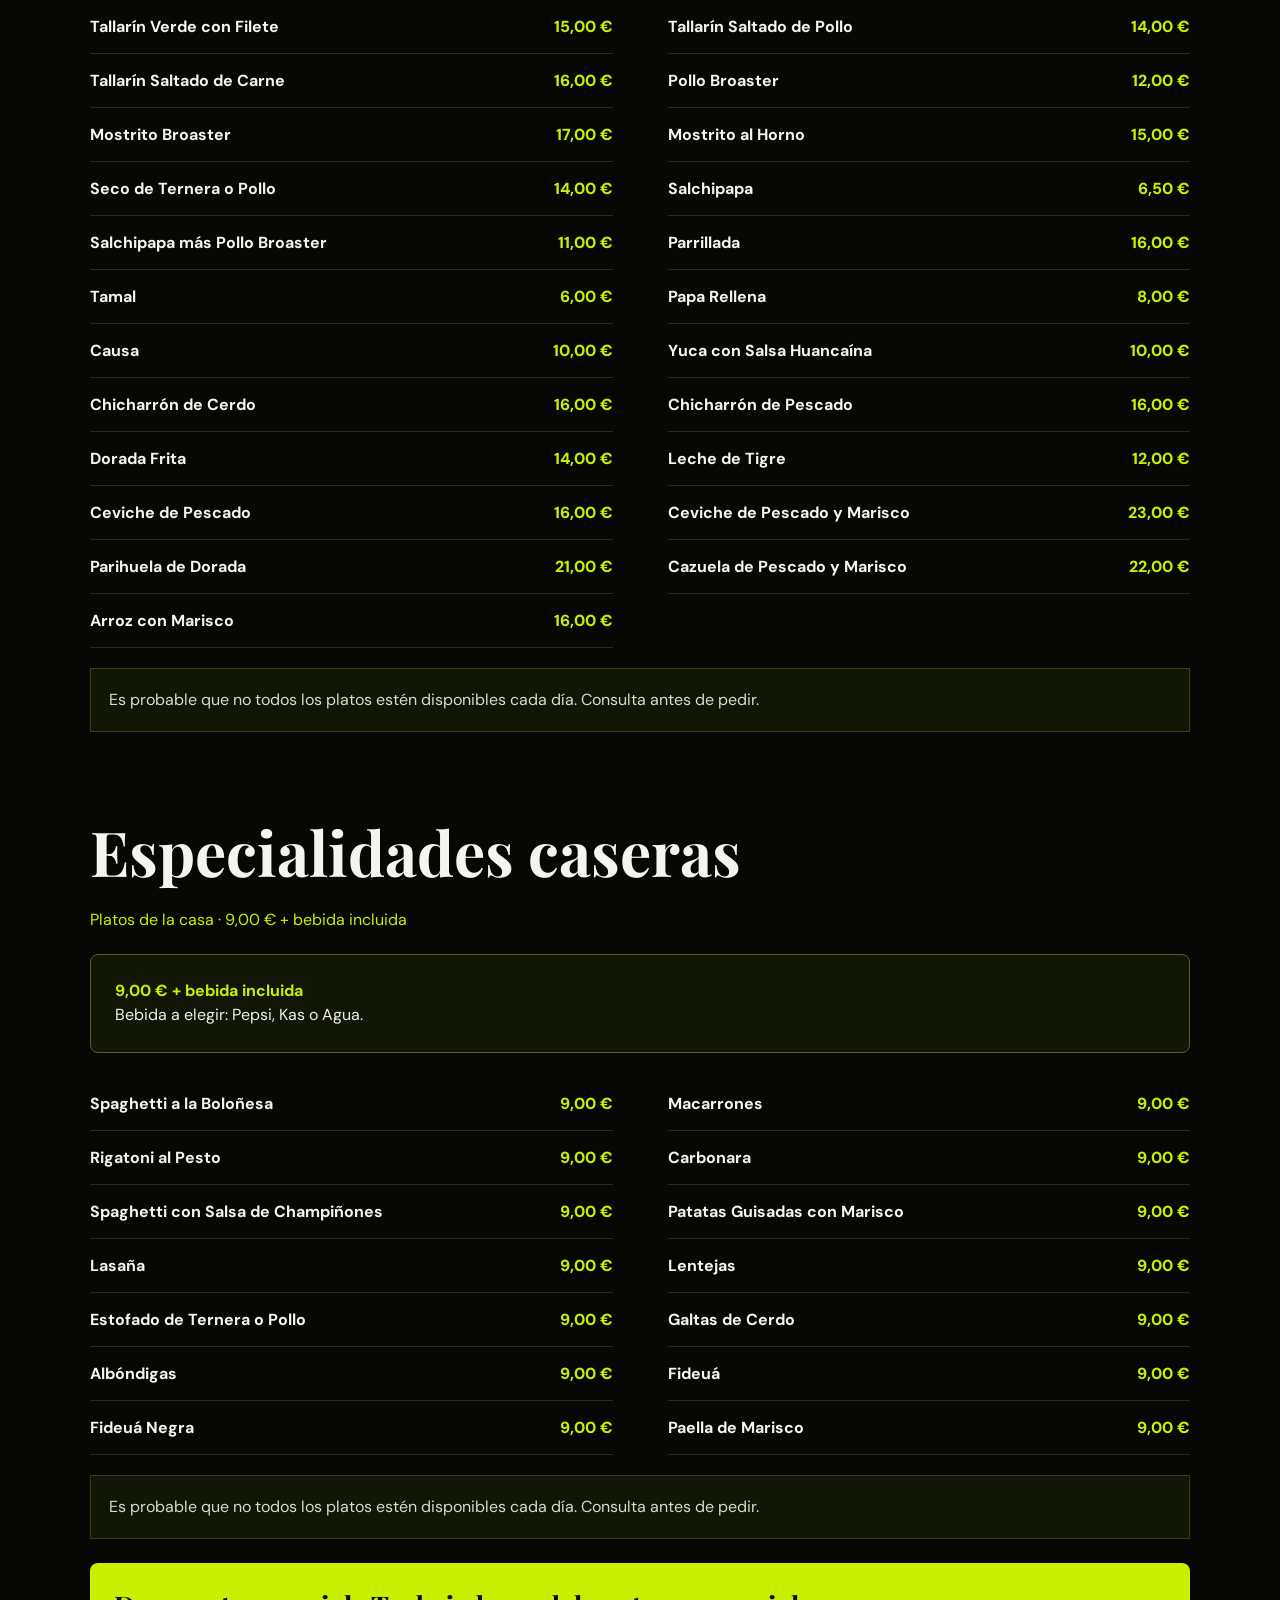
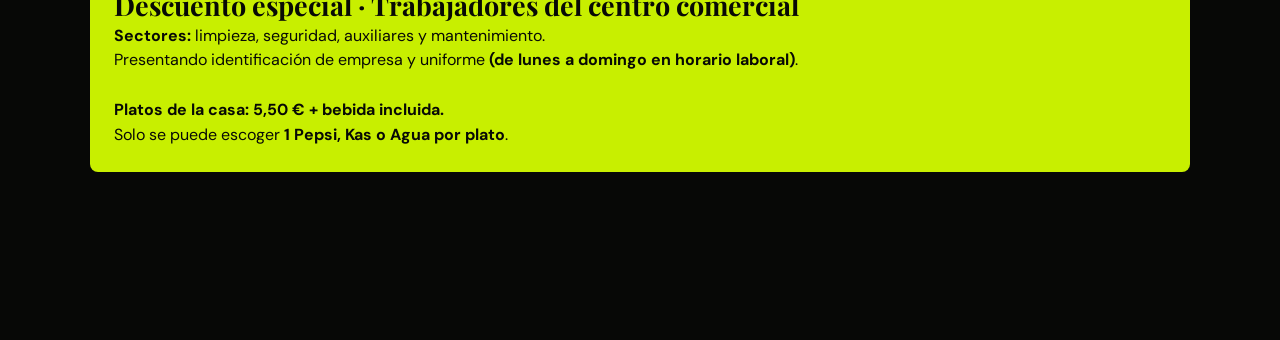
==== commit dba9f9a8: "Completar carta exacta con ingredientes, ofertas y condiciones" ====
--- a/carta.html
+++ b/carta.html
@@ -1 +1,12 @@
-<!doctype html><html lang="es"><head><meta charset="utf-8"><meta name="viewport" content="width=device-width,initial-scale=1"><title>Carta | Sabor Para Bailar</title><link rel="stylesheet" href="style.css"><style>.menuPage{padding:125px 7vw 90px;max-width:1500px;margin:auto}.menuHero{text-align:center;padding:45px 0 70px}.menuHero h1{font:700 clamp(58px,9vw,130px)/.9 'Playfair Display';letter-spacing:-5px;margin:0}.menuHero h1 span{color:var(--lime)}.menuHero p{color:var(--muted)}.cats{position:sticky;top:82px;z-index:10;display:flex;gap:8px;overflow:auto;padding:12px;background:rgba(7,8,6,.94);border:1px solid var(--line);border-radius:100px;margin-bottom:65px}.cats a{white-space:nowrap;padding:10px 16px;border-radius:100px;font-size:12px;font-weight:700}.cats a:hover{background:var(--lime);color:#080a05}.menuSection{scroll-margin-top:155px;margin:0 0 85px}.menuSection h2{font:700 clamp(38px,5vw,65px) 'Playfair Display';margin:0 0 8px}.menuSection>.sub{color:var(--lime);margin-bottom:30px}.items{display:grid;grid-template-columns:1fr 1fr;gap:0 55px}.item{display:grid;grid-template-columns:1fr auto;gap:10px;border-bottom:1px solid var(--line);padding:17px 0}.item b{font-size:16px}.item p{grid-column:1;margin:0;color:var(--muted);font-size:12px;line-height:1.5}.price{color:var(--lime);font-weight:800}.notice{padding:18px;border:1px solid #34400c;background:#111607;color:#cfd5bd;margin:20px 0}.back{position:fixed;left:20px;bottom:20px;z-index:15}.promo{background:var(--lime);color:#080a05;padding:28px;margin:25px 0;border-radius:4px}.promo b{font:700 30px 'Playfair Display'}@media(max-width:700px){.menuPage{padding:100px 5vw 70px}.items{grid-template-columns:1fr}.cats{top:68px;border-radius:0;margin-left:-5vw;margin-right:-5vw}.menuHero h1{letter-spacing:-3px}}</style></head><body><header class="nav"><a class="brand" href="index.html"><span class="cup">☕</span><span>Sabor para Bailar<small>Bar & Cafetería</small></span></a><a class="btn ghost" href="index.html">Volver a la web</a></header><main class="menuPage"><section class="menuHero"><p class="eyebrow">SABOR PARA BAILAR</p><h1>Nuestra <span>carta</span></h1><p>Precios y disponibilidad sujetos a cambios. Consulta al personal si tienes alguna alergia o intolerancia.</p></section><nav class="cats"><a href="#cafe">Café</a><a href="#bocatas">Bocatas</a><a href="#pizzas">Pizzas</a><a href="#tapas">Tapas</a><a href="#ensaladas">Ensaladas</a><a href="#combinados">Combinados</a><a href="#peru">Peruanos</a><a href="#caseros">Caseros</a><a href="#bebidas">Bebidas</a></nav><section id="cafe" class="menuSection"><h2>Café & desayunos</h2><p class="sub">Para empezar bien el día</p><div class="items"><div class="item"><b>Café con leche</b><span class="price">1,75 €</span></div><div class="item"><b>Café cortado</b><span class="price">1,65 €</span></div><div class="item"><b>Café solo</b><span class="price">1,55 €</span></div><div class="item"><b>Café americano</b><span class="price">1,60 €</span></div><div class="item"><b>Café trifásico</b><span class="price">2,40 €</span></div><div class="item"><b>Capuchino</b><span class="price">1,90 €</span></div><div class="item"><b>Carajillo</b><span class="price">2,15 €</span></div><div class="item"><b>Café bombón</b><span class="price">2,40 €</span></div><div class="item"><b>Infusiones</b><span class="price">1,80 €</span><p>Té verde, té negro, manzanilla o menta poleo</p></div><div class="item"><b>Zumo naranja natural</b><span class="price">3,50 €</span></div><div class="item"><b>Croissant margarina / cereales</b><span class="price">1,25 €</span></div><div class="item"><b>Croissant chocolate</b><span class="price">1,50 €</span></div><div class="item"><b>Bikini</b><span class="price">3,00 €</span></div><div class="item"><b>Donut blanco</b><span class="price">1,00 €</span></div><div class="item"><b>Donut chocolate</b><span class="price">1,25 €</span></div><div class="item"><b>Berlina chocolate</b><span class="price">1,50 €</span></div></div></section><section id="bocatas" class="menuSection"><h2>Bocatas</h2><p class="sub">Calientes, fríos, de la casa y minis</p><div class="items"><div class="item"><b>Lomo queso</b><span class="price">5,10 €</span></div><div class="item"><b>Bacon queso</b><span class="price">4,79 €</span></div><div class="item"><b>Hamburguesa queso</b><span class="price">5,50 €</span></div><div class="item"><b>Pollo queso</b><span class="price">5,00 €</span></div><div class="item"><b>Tortilla francesa</b><span class="price">3,50 €</span></div><div class="item"><b>Tortilla francesa / atún</b><span class="price">4,50 €</span></div><div class="item"><b>Tortilla francesa / jamón</b><span class="price">4,20 €</span></div><div class="item"><b>Tortilla francesa / queso</b><span class="price">4,00 €</span></div><div class="item"><b>Salchicha del país</b><span class="price">4,50 €</span></div><div class="item"><b>Pincho moruno</b><span class="price">5,30 €</span></div><div class="item"><b>Vegetal de pollo</b><span class="price">5,50 €</span></div><div class="item"><b>Hamburguesa completa</b><span class="price">6,90 €</span></div><div class="item"><b>Frankfurt</b><span class="price">4,50 €</span></div><div class="item"><b>Galtas de cerdo</b><span class="price">6,00 €</span></div><div class="item"><b>Albóndigas</b><span class="price">6,00 €</span></div><div class="item"><b>Chistorra</b><span class="price">5,95 €</span></div><div class="item"><b>Butifarra</b><span class="price">5,90 €</span></div><div class="item"><b>Pincho moruno · de la casa</b><span class="price">5,80 €</span></div><div class="item"><b>Jamón serrano</b><span class="price">4,50 €</span></div><div class="item"><b>Jamón York</b><span class="price">4,00 €</span></div><div class="item"><b>Fuet / Chorizo / Salchichón</b><span class="price">4,30 €</span></div><div class="item"><b>Queso Gouda</b><span class="price">4,00 €</span></div><div class="item"><b>Queso manchego</b><span class="price">6,50 €</span></div><div class="item"><b>Queso Brie</b><span class="price">4,50 €</span></div><div class="item"><b>Queso semicurado</b><span class="price">4,90 €</span></div><div class="item"><b>Atún</b><span class="price">4,25 €</span></div><div class="item"><b>Vegetal atún</b><span class="price">5,50 €</span></div></div><div class="notice">Los bocatas con queso llevan semicurado. Por 0,50 € puedes cambiarlo por manchego.</div></section><section id="pizzas" class="menuSection"><h2>Pizzas</h2><p class="sub">7,80 € · bebida incluida</p><div class="items"><div class="item"><b>Cuatro quesos</b><span class="price">7,80 €</span><p>Manchego, brie, emmental y mozzarella</p></div><div class="item"><b>Jamón cocido</b><span class="price">7,80 €</span><p>Jamón cocido, rúcula, canónigo y mozzarella</p></div><div class="item"><b>Vegetal</b><span class="price">7,80 €</span><p>Tomate, mozzarella, champiñones, cebolla y aceituna negra</p></div><div class="item"><b>De la casa</b><span class="price">7,80 €</span><p>Mozzarella, mortadela, champiñones y pesto</p></div></div></section><section id="tapas" class="menuSection"><h2>Tapas</h2><p class="sub">Para picar y compartir</p><div class="items"><div class="item"><b>Pincho moruno</b><span class="price">7,00 €</span></div><div class="item"><b>Morros</b><span class="price">5,00 €</span></div><div class="item"><b>Alitas de pollo · 6 u.</b><span class="price">6,50 €</span></div><div class="item"><b>Costillas de cerdo</b><span class="price">8,80 €</span></div><div class="item"><b>Pollo estilo teriyaki</b><span class="price">5,50 €</span></div><div class="item"><b>Chistorra & queso semi</b><span class="price">6,50 €</span></div><div class="item"><b>Calamar a la andaluza</b><span class="price">6,50 €</span></div><div class="item"><b>Boquerones</b><span class="price">9,00 €</span></div><div class="item"><b>Chipirones</b><span class="price">9,00 €</span></div><div class="item"><b>Rejos</b><span class="price">7,00 €</span></div><div class="item"><b>Rabas</b><span class="price">7,00 €</span></div><div class="item"><b>Tortilla de patatas</b><span class="price">4,00 €</span></div><div class="item"><b>Patatas bravas</b><span class="price">5,00 €</span></div><div class="item"><b>Patatas fritas</b><span class="price">3,50 €</span></div><div class="item"><b>Chicharrones con yuca</b><span class="price">9,80 €</span></div><div class="item"><b>Salchipapas</b><span class="price">6,50 €</span></div><div class="item"><b>Salchipapa mixta</b><span class="price">8,50 €</span></div><div class="item"><b>Choclo, queso y ají amarillo</b><span class="price">5,50 €</span></div><div class="item"><b>Yuca frita con salsa cilantro</b><span class="price">7,00 €</span></div><div class="item"><b>Patacones con queso</b><span class="price">8,90 €</span></div><div class="item"><b>Tequeños · 6 u.</b><span class="price">6,60 €</span></div></div></section><section id="ensaladas" class="menuSection"><h2>Ensaladas</h2><p class="sub">Frescas y llenas de color</p><div class="items"><div class="item"><b>Quinua · salmón ahumado</b><span class="price">5,50 €</span><p>Quinua, cherry, cebolla, rúcula y aguacate</p></div><div class="item"><b>Quinua · escalopa de pollo</b><span class="price">5,50 €</span><p>Quinua, huevo hervido, aguacate, canónigo y pollo rebozado</p></div><div class="item"><b>Tropical</b><span class="price">5,50 €</span><p>Aguacate, mango, pepino, ensalada gourmet y salmón ahumado</p></div><div class="item"><b>Jardín tropical</b><span class="price">5,50 €</span><p>Mango, arándano, sandía, pollo rebozado, feta, canónigo, menta y pistacho</p></div></div><div class="promo"><b>Promoción ensaladas · 6,90 €</b><br>Escoge cualquier ensalada y llévala con refresco Pepsi, agua o patatas.</div></section><section id="combinados" class="menuSection"><h2>Platos combinados</h2><div class="items"><div class="item"><b>Chistorra</b><span class="price">9,50 €</span><p>Chistorra, bacon, huevo y pimiento verde</p></div><div class="item"><b>Butifarra</b><span class="price">9,50 €</span><p>Patata frita, champiñones, cebolla y huevo</p></div><div class="item"><b>Costillas de cerdo</b><span class="price">9,00 €</span><p>Ensalada clásica y patata frita</p></div><div class="item"><b>Calamar a la andaluza</b><span class="price">9,90 €</span><p>Ensalada clásica y patata frita</p></div><div class="item"><b>Hamburguesa</b><span class="price">9,90 €</span><p>2 hamburguesas, patatas, huevo, bacon, ensalada y queso</p></div><div class="item"><b>Pincho moruno</b><span class="price">9,50 €</span><p>Huevo y ensalada clásica</p></div><div class="item"><b>Pollo a la plancha</b><span class="price">9,00 €</span><p>Ensalada, patata frita y huevo</p></div><div class="item"><b>Boquerones</b><span class="price">9,90 €</span><p>Ensalada, limón y yuca frita</p></div></div></section><section id="peru" class="menuSection"><h2>Platos peruanos</h2><p class="sub">Disponibles de lunes a sábado</p><div class="items"><div class="item"><b>Chaufa de pollo</b><span class="price">13,00 €</span></div><div class="item"><b>Chaufa de marisco</b><span class="price">18,00 €</span></div><div class="item"><b>Lomo saltado</b><span class="price">16,00 €</span></div><div class="item"><b>Ají de pollo</b><span class="price">15,00 €</span></div><div class="item"><b>Tallarín verde con filete</b><span class="price">15,00 €</span></div><div class="item"><b>Tallarín saltado de pollo</b><span class="price">14,00 €</span></div><div class="item"><b>Tallarín saltado de carne</b><span class="price">16,00 €</span></div><div class="item"><b>Pollo broaster</b><span class="price">12,00 €</span></div><div class="item"><b>Mostrito broaster</b><span class="price">17,00 €</span></div><div class="item"><b>Mostrito al horno</b><span class="price">15,00 €</span></div><div class="item"><b>Seco de ternera o pollo</b><span class="price">14,00 €</span></div><div class="item"><b>Parrillada</b><span class="price">16,00 €</span></div><div class="item"><b>Tamal</b><span class="price">6,00 €</span></div><div class="item"><b>Papa rellena</b><span class="price">8,00 €</span></div><div class="item"><b>Causa</b><span class="price">10,00 €</span></div><div class="item"><b>Yuca con salsa huancaína</b><span class="price">10,00 €</span></div><div class="item"><b>Chicharrón de cerdo</b><span class="price">16,00 €</span></div><div class="item"><b>Chicharrón de pescado</b><span class="price">16,00 €</span></div><div class="item"><b>Dorada frita</b><span class="price">14,00 €</span></div><div class="item"><b>Leche de tigre</b><span class="price">12,00 €</span></div><div class="item"><b>Ceviche de pescado</b><span class="price">16,00 €</span></div><div class="item"><b>Ceviche pescado y marisco</b><span class="price">23,00 €</span></div><div class="item"><b>Parihuela de dorada</b><span class="price">21,00 €</span></div><div class="item"><b>Cazuela pescado y marisco</b><span class="price">22,00 €</span></div><div class="item"><b>Arroz con marisco</b><span class="price">16,00 €</span></div></div><div class="notice">Es probable que no todos los platos estén disponibles cada día. Consulta antes de pedir.</div></section><section id="caseros" class="menuSection"><h2>Platos de la casa</h2><p class="sub">9,00 € · bebida incluida</p><div class="items"><div class="item"><b>Spaghetti a la boloñesa</b><span class="price">9,00 €</span></div><div class="item"><b>Macarrones</b><span class="price">9,00 €</span></div><div class="item"><b>Rigatoni al pesto</b><span class="price">9,00 €</span></div><div class="item"><b>Carbonara</b><span class="price">9,00 €</span></div><div class="item"><b>Spaghetti salsa champiñones</b><span class="price">9,00 €</span></div><div class="item"><b>Patatas guisadas con marisco</b><span class="price">9,00 €</span></div><div class="item"><b>Lasaña</b><span class="price">9,00 €</span></div><div class="item"><b>Lentejas</b><span class="price">9,00 €</span></div><div class="item"><b>Estofado de ternera o pollo</b><span class="price">9,00 €</span></div><div class="item"><b>Galtas de cerdo</b><span class="price">9,00 €</span></div><div class="item"><b>Albóndigas</b><span class="price">9,00 €</span></div><div class="item"><b>Fideuá / Fideuá negra</b><span class="price">9,00 €</span></div><div class="item"><b>Paella de marisco</b><span class="price">9,00 €</span></div></div></section><section id="bebidas" class="menuSection"><h2>Bebidas & cócteles</h2><div class="items"><div class="item"><b>Vermut rojo o blanco</b><span class="price">2,50 €</span></div><div class="item"><b>Sangría · cava o vino</b><span class="price">15,50 €</span></div><div class="item"><b>Mojito</b><span class="price">6,00 €</span></div><div class="item"><b>Jarra tinto de verano</b><span class="price">7,50 €</span></div><div class="item"><b>Pepsi / Pepsi Zero</b><span class="price">2,40 €</span></div><div class="item"><b>Aquarade limón / naranja</b><span class="price">2,40 €</span></div><div class="item"><b>Tónica Schweppes</b><span class="price">2,50 €</span></div><div class="item"><b>Schweppes naranja / limón</b><span class="price">2,40 €</span></div><div class="item"><b>Lipton mango maracuyá</b><span class="price">2,40 €</span></div><div class="item"><b>Bitter Kas</b><span class="price">2,90 €</span></div><div class="item"><b>Vichy Catalan</b><span class="price">2,50 €</span></div><div class="item"><b>7UP</b><span class="price">1,90 €</span></div><div class="item"><b>Monster</b><span class="price">1,90 €</span></div><div class="item"><b>Red Bull</b><span class="price">2,50 €</span></div><div class="item"><b>Inka Cola</b><span class="price">2,50 €</span></div><div class="item"><b>Postobón uva / colombiana</b><span class="price">2,70 €</span></div><div class="item"><b>Pony Malta</b><span class="price">2,50 €</span></div></div></section></main><footer><div><b>Sabor para Bailar</b><span>Bar & Cafetería</span></div><div class="footLinks"><a href="index.html">Inicio</a><a href="https://www.instagram.com/saborparabailar0092024/" target="_blank">Instagram</a></div><small>© 2026 Sabor Para Bailar.</small></footer></body></html>+<!doctype html><html lang="es"><head><meta charset="utf-8"><meta name="viewport" content="width=device-width,initial-scale=1"><title>Carta | Sabor Para Bailar</title><link rel="stylesheet" href="style.css"><style>.menuPage{padding:120px 7vw 90px;max-width:1500px;margin:auto}.menuHero{text-align:center;padding:38px 0 55px}.menuHero h1{font:700 clamp(52px,9vw,120px)/.92 'Playfair Display',serif;letter-spacing:-4px;margin:0}.menuHero h1 span{color:var(--lime)}.menuHero p{color:var(--muted)}.cats{position:sticky;top:78px;z-index:20;display:flex!important;flex-direction:row!important;align-items:center;gap:8px;overflow-x:auto;overflow-y:hidden;white-space:nowrap;padding:11px;background:rgba(7,8,6,.97);border:1px solid var(--line);border-radius:100px;margin-bottom:55px;scrollbar-width:none}.cats::-webkit-scrollbar{display:none}.cats a{display:inline-flex!important;flex:0 0 auto!important;width:auto!important;white-space:nowrap;padding:10px 16px;border-radius:100px;font-size:12px;font-weight:800}.cats a:hover{background:var(--lime);color:#080a05}.menuSection{scroll-margin-top:150px;margin:0 0 78px}.menuSection h2{font:700 clamp(36px,5vw,62px) 'Playfair Display',serif;margin:0 0 8px}.menuSection h3{font-size:20px;margin:32px 0 8px;color:#fff}.menuSection>.sub{color:var(--lime);margin-bottom:24px}.items{display:grid;grid-template-columns:1fr 1fr;gap:0 55px}.item{display:grid;grid-template-columns:minmax(0,1fr) auto;gap:8px 12px;border-bottom:1px solid var(--line);padding:16px 0}.item b{font-size:16px}.item p{grid-column:1/-1;margin:0;color:var(--muted);font-size:12px;line-height:1.55}.price{color:var(--lime);font-weight:800;white-space:nowrap}.notice{padding:18px;border:1px solid #34400c;background:#111607;color:#d8dec5;margin:20px 0;line-height:1.6}.promo{background:var(--lime);color:#080a05;padding:24px;margin:24px 0;border-radius:8px;line-height:1.55}.promo b{font:700 27px 'Playfair Display',serif}.promo.dark{background:#111607;color:#eef2e5;border:1px solid #526318}.promo.dark strong{color:var(--lime)}.brandLogo{width:52px;height:52px;object-fit:contain;border-radius:50%;margin-right:10px}.brand{display:flex;align-items:center}.brand>span{display:flex;flex-direction:column}.brand small{display:block}@media(max-width:700px){.menuPage{padding:92px 16px 65px}.menuHero{padding:28px 0 38px}.menuHero h1{letter-spacing:-2px}.items{grid-template-columns:1fr}.cats{top:66px;margin:0 -16px 42px;border-left:0;border-right:0;border-radius:0;padding:9px 16px}.cats a{padding:9px 13px}.menuSection{scroll-margin-top:125px;margin-bottom:60px}.menuSection h3{margin-top:25px}.promo{padding:19px}.promo b{font-size:23px}.nav{padding-left:12px;padding-right:12px}.brandLogo{width:45px;height:45px}.brand>span{font-size:15px}.nav .btn{padding:11px 15px}}</style></head><body><header class="nav"><a class="brand" href="index.html"><img class="brandLogo" src="Emblema%20ne%C3%B3n%20de%20caf%C3%A9%20bar.png" alt="Sabor Para Bailar"><span>Sabor para Bailar<small>Bar & Cafetería</small></span></a><a class="btn ghost" href="index.html">Volver a la web</a></header><main class="menuPage"><section class="menuHero"><p class="eyebrow">SABOR PARA BAILAR</p><h1>Nuestra <span>carta</span></h1><p>Consulta al personal sobre disponibilidad, alergias o intolerancias.</p></section><nav class="cats"><a href="#cafe">Café</a><a href="#bocatas">Bocatas</a><a href="#pizzas">Pizzas</a><a href="#fried">Fried Mix</a><a href="#tapas">Tapas</a><a href="#cocteles">Cócteles</a><a href="#refrescos">Refrescos</a><a href="#ensaladas">Ensaladas</a><a href="#combinados">Combinados</a><a href="#peru">Peruanos</a><a href="#caseras">Especialidades caseras</a></nav>
+<section id="cafe" class="menuSection"><h2>Café</h2><h3>Cafés</h3><div class="items"><div class="item"><b>Café con leche</b><span class="price">1,75 €</span></div><div class="item"><b>Café cortado</b><span class="price">1,65 €</span></div><div class="item"><b>Café solo</b><span class="price">1,55 €</span></div><div class="item"><b>Café americano</b><span class="price">1,60 €</span></div><div class="item"><b>Café trifásico</b><span class="price">2,40 €</span></div><div class="item"><b>Capuchino</b><span class="price">1,90 €</span></div><div class="item"><b>Carajillo</b><span class="price">2,15 €</span></div><div class="item"><b>Café bombón</b><span class="price">2,40 €</span></div></div><div class="notice"><strong>Extra:</strong> suplemento de hielo +0,10 €.</div><h3>Infusiones</h3><div class="items"><div class="item"><b>Té verde</b><span class="price">1,80 €</span></div><div class="item"><b>Té negro</b><span class="price">1,80 €</span></div><div class="item"><b>Manzanilla</b><span class="price">1,80 €</span></div><div class="item"><b>Menta poleo</b><span class="price">1,80 €</span></div></div><h3>Pasteles</h3><div class="items"><div class="item"><b>Croissant de margarina</b><span class="price">1,25 €</span></div><div class="item"><b>Croissant de cereales</b><span class="price">1,25 €</span></div><div class="item"><b>Croissant de chocolate</b><span class="price">1,50 €</span></div><div class="item"><b>Bikini</b><span class="price">3,00 €</span></div><div class="item"><b>Donut blanco</b><span class="price">1,00 €</span></div><div class="item"><b>Donut de chocolate</b><span class="price">1,25 €</span></div><div class="item"><b>Berlina de chocolate</b><span class="price">1,50 €</span></div></div><h3>Otras</h3><div class="items"><div class="item"><b>Zumo naranja natural</b><span class="price">3,50 €</span></div><div class="item"><b>Zumo botella naranja</b><span class="price">2,00 €</span></div><div class="item"><b>Zumo botella piña</b><span class="price">2,00 €</span></div><div class="item"><b>Zumo botella melocotón</b><span class="price">2,00 €</span></div><div class="item"><b>Agua pequeña 500 ml</b><span class="price">1,50 €</span></div><div class="item"><b>Agua de coco 500 ml</b><span class="price">3,75 €</span></div><div class="item"><b>Bebida Aloe vera 500 ml</b><span class="price">3,50 €</span></div><div class="item"><b>Bebida Chía Mango 450 ml</b><span class="price">3,50 €</span></div></div></section>
+<section id="bocatas" class="menuSection"><h2>Bocatas</h2><h3>Bocadillos calientes</h3><div class="items"><div class="item"><b>Lomo queso</b><span class="price">5,10 €</span></div><div class="item"><b>Bacon queso</b><span class="price">4,79 €</span></div><div class="item"><b>Hamburguesa queso</b><span class="price">5,50 €</span></div><div class="item"><b>Pollo queso</b><span class="price">5,00 €</span></div><div class="item"><b>Tortilla francesa</b><span class="price">3,50 €</span></div><div class="item"><b>Tortilla francesa / atún</b><span class="price">4,50 €</span></div><div class="item"><b>Tortilla francesa / jamón</b><span class="price">4,20 €</span></div><div class="item"><b>Tortilla francesa / queso</b><span class="price">4,00 €</span></div><div class="item"><b>Salchicha del país</b><span class="price">4,50 €</span></div><div class="item"><b>Pincho Moruno</b><span class="price">5,30 €</span></div><div class="item"><b>Vegetal de pollo</b><span class="price">5,50 €</span></div><div class="item"><b>Hamburguesa completa</b><span class="price">6,90 €</span></div><div class="item"><b>Frankfurt</b><span class="price">4,50 €</span></div></div><div class="notice">Todos nuestros bocatas que llevan queso llevan queso semicurado. Por <strong>0,50 €</strong> puedes cambiarlo por manchego.</div><h3>Bocadillos de la casa</h3><div class="items"><div class="item"><b>Galtas de cerdo</b><span class="price">6,00 €</span></div><div class="item"><b>Albóndigas</b><span class="price">6,00 €</span></div><div class="item"><b>Chistorra</b><span class="price">5,95 €</span></div><div class="item"><b>Butifarra</b><span class="price">5,90 €</span></div><div class="item"><b>Pincho Moruno</b><span class="price">5,80 €</span></div></div><h3>Bocadillos fríos · Embutidos</h3><div class="items"><div class="item"><b>Jamón serrano</b><span class="price">4,50 €</span></div><div class="item"><b>Jamón York</b><span class="price">4,00 €</span></div><div class="item"><b>Fuet</b><span class="price">4,30 €</span></div><div class="item"><b>Chorizo</b><span class="price">4,30 €</span></div><div class="item"><b>Salchichón</b><span class="price">4,30 €</span></div></div><h3>Bocadillos fríos · Quesos</h3><div class="items"><div class="item"><b>Queso Gouda</b><span class="price">4,00 €</span></div><div class="item"><b>Queso manchego</b><span class="price">6,50 €</span></div><div class="item"><b>Queso brie</b><span class="price">4,50 €</span></div><div class="item"><b>Queso semi curado</b><span class="price">4,90 €</span></div></div><h3>Bocadillos fríos · Otros</h3><div class="items"><div class="item"><b>Atún</b><span class="price">4,25 €</span></div><div class="item"><b>Vegetal Atún</b><span class="price">5,50 €</span></div></div><h3>Minis</h3><div class="items"><div class="item"><b>Mini Jamón serrano</b><span class="price">3,00 €</span></div><div class="item"><b>Mini Jamón York</b><span class="price">2,50 €</span></div><div class="item"><b>Mini Fuet</b><span class="price">2,80 €</span></div><div class="item"><b>Mini Chorizo</b><span class="price">2,80 €</span></div><div class="item"><b>Mini Salchichón</b><span class="price">2,80 €</span></div><div class="item"><b>Mini Atún</b><span class="price">2,75 €</span></div><div class="item"><b>Mini Semi curado</b><span class="price">3,40 €</span></div><div class="item"><b>Mini Brie</b><span class="price">3,00 €</span></div><div class="item"><b>Mini Manchego</b><span class="price">4,00 €</span></div><div class="item"><b>Mini Gouda</b><span class="price">3,50 €</span></div></div></section>
+<section id="pizzas" class="menuSection"><h2>Pizzas</h2><p class="sub">7,80 € · incluye una bebida</p><div class="items"><div class="item"><b>Cuatro quesos</b><span class="price">7,80 €</span><p>Queso manchego, queso brie, queso emmental y queso mozzarella.</p></div><div class="item"><b>Jamón cocido</b><span class="price">7,80 €</span><p>Jamón cocido, rúcula, canónigo y queso mozzarella.</p></div><div class="item"><b>Vegetal</b><span class="price">7,80 €</span><p>Tomate, mozzarella, champiñones, cebolla, aceituna negra.</p></div><div class="item"><b>De la casa</b><span class="price">7,80 €</span><p>Mozzarella, mortadela, champiñones y pesto.</p></div></div><div class="promo"><b>Bebida incluida</b><br>Agua · Refresco: Pepsi o Kas · Caña de cerveza.</div></section>
+<section id="fried" class="menuSection"><h2>Fried Mix</h2><div class="items"><div class="item"><b>Pollo Teriyaki</b><span class="price">7,50 €</span><p>Patata frita, pollo rebozado “estilo teriyaki” y 1 huevo a la plancha.</p></div><div class="item"><b>Jamón serrano</b><span class="price">8,00 €</span><p>Patata frita, jamón serrano y 1 huevo a la plancha.</p></div><div class="item"><b>Pollo frito desmenuzado</b><span class="price">7,00 €</span><p>Patata frita, pollo desmenuzado y 1 huevo a la plancha.</p></div><div class="item"><b>Pincho Moruno</b><span class="price">7,50 €</span><p>Patata frita, pincho moruno y 1 huevo a la plancha.</p></div><div class="item"><b>Frankfurt</b><span class="price">7,50 €</span><p>Patata frita, frankfurt y 1 huevo a la plancha.</p></div><div class="item"><b>Chistorra</b><span class="price">8,00 €</span><p>Patata frita, chistorra y 1 huevo a la plancha.</p></div><div class="item"><b>Bacon en tiras</b><span class="price">8,00 €</span><p>Patata frita, bacon en tiras y 1 huevo a la plancha.</p></div><div class="item"><b>Butifarra</b><span class="price">8,00 €</span><p>Patata frita, butifarra y 1 huevo a la plancha.</p></div></div><div class="promo"><b>Oferta menú: mini bocadillo de escalopa · 3,95 €</b><br>Contiene mini bocadillo de escalopa, patatas fritas y bebida a escoger: <strong>Pepsi o Agua</strong>.</div></section>
+<section id="tapas" class="menuSection"><h2>Tapas</h2><div class="items"><div class="item"><b>Pincho Moruno</b><span class="price">7,00 €</span></div><div class="item"><b>Morros</b><span class="price">5,00 €</span></div><div class="item"><b>Alitas de pollo (6 unidades)</b><span class="price">6,50 €</span></div><div class="item"><b>Costillas de cerdo</b><span class="price">8,80 €</span></div><div class="item"><b>Pollo estilo Teriyaki</b><span class="price">5,50 €</span></div><div class="item"><b>Chistorra & queso semi</b><span class="price">6,50 €</span></div><div class="item"><b>Calamar a la andaluza</b><span class="price">6,50 €</span></div><div class="item"><b>Boquerones</b><span class="price">9,00 €</span></div><div class="item"><b>Chipirones</b><span class="price">9,00 €</span></div><div class="item"><b>Rejos</b><span class="price">7,00 €</span></div><div class="item"><b>Rabas</b><span class="price">7,00 €</span></div><div class="item"><b>Tortilla de patatas</b><span class="price">4,00 €</span></div><div class="item"><b>Patatas brava</b><span class="price">5,00 €</span></div><div class="item"><b>Patatas fritas</b><span class="price">3,50 €</span></div><div class="item"><b>Patatas fritas pequeñas</b><span class="price">2,50 €</span></div></div><h3>Tapas latinas</h3><div class="items"><div class="item"><b>Chicharrones con yuca</b><span class="price">9,80 €</span></div><div class="item"><b>Salchipapas</b><span class="price">6,50 €</span></div><div class="item"><b>Salchipapa mixta</b><span class="price">8,50 €</span></div><div class="item"><b>Choclo queso y salsa ají amarillo</b><span class="price">5,50 €</span></div><div class="item"><b>Yuca frita con salsa de cilantro</b><span class="price">7,00 €</span></div><div class="item"><b>Patacones con queso</b><span class="price">8,90 €</span></div><div class="item"><b>Tequeños (6 u.)</b><span class="price">6,60 €</span></div></div></section>
+<section id="cocteles" class="menuSection"><h2>Cócteles</h2><div class="items"><div class="item"><b>Vermut rojo y blanco</b><span class="price">2,50 €</span></div><div class="item"><b>Sangría (cava o vino)</b><span class="price">15,50 €</span><p>Cava o vino.</p></div><div class="item"><b>Mojito</b><span class="price">6,00 €</span></div><div class="item"><b>Jarra de tinto de verano</b><span class="price">7,50 €</span></div></div></section>
+<section id="refrescos" class="menuSection"><h2>Refrescos</h2><div class="items"><div class="item"><b>Pepsi normal</b><span class="price">2,40 €</span></div><div class="item"><b>Pepsi Zero</b><span class="price">2,40 €</span></div><div class="item"><b>Aquarade limón</b><span class="price">2,40 €</span></div><div class="item"><b>Aquarade naranja</b><span class="price">2,40 €</span></div><div class="item"><b>Tónica Schweppes</b><span class="price">2,50 €</span></div><div class="item"><b>Schweppes naranja</b><span class="price">2,40 €</span></div><div class="item"><b>Schweppes limón</b><span class="price">2,40 €</span></div><div class="item"><b>Lipton mango maracuyá</b><span class="price">2,40 €</span></div><div class="item"><b>Bitter Kas</b><span class="price">2,90 €</span></div><div class="item"><b>Kas naranja pequeña</b><span class="price">1,90 €</span></div><div class="item"><b>Kas limón pequeño</b><span class="price">1,90 €</span></div><div class="item"><b>Vichy Catalan</b><span class="price">2,50 €</span></div><div class="item"><b>Pepsi normal pequeña</b><span class="price">1,90 €</span></div><div class="item"><b>Pepsi Zero pequeña</b><span class="price">1,90 €</span></div><div class="item"><b>7UP</b><span class="price">1,90 €</span></div><div class="item"><b>Monster</b><span class="price">1,90 €</span></div><div class="item"><b>Red Bull</b><span class="price">2,50 €</span></div><div class="item"><b>Inka Cola</b><span class="price">2,50 €</span></div><div class="item"><b>Postobón uva</b><span class="price">2,70 €</span></div><div class="item"><b>Postobón colombiana</b><span class="price">2,70 €</span></div><div class="item"><b>Pony Malta</b><span class="price">2,50 €</span></div></div></section>
+<section id="ensaladas" class="menuSection"><h2>Ensaladas</h2><div class="items"><div class="item"><b>Quinua · Salmón ahumado</b><span class="price">5,50 €</span><p>Quinua, cherry, cebolla figueras, rúcula y aguacate.</p></div><div class="item"><b>Quinua · Escalopa de pollo</b><span class="price">5,50 €</span><p>Quinua, huevo hervido, aguacate, canónigo y pollo rebozado.</p></div><div class="item"><b>Tropical</b><span class="price">5,50 €</span><p>Aguacate, mango, pepino, ensalada gourmet, salmón ahumado.</p></div><div class="item"><b>Jardín Tropical</b><span class="price">5,50 €</span><p>Mango, arándano, sandía, pollo rebozado, queso feta, canónigo, menta y pistacho. La fruta puede variar según la temporada.</p></div></div><div class="promo"><b>Promoción ensaladas · 6,90 €</b><br>Escoge cualquier ensalada y llévala con: <strong>Refresco Pepsi · Agua · Patatas</strong>.</div></section>
+<section id="combinados" class="menuSection"><h2>Platos combinados</h2><div class="items"><div class="item"><b>Chistorra</b><span class="price">9,50 €</span><p>Chistorra, bacon, huevo a la plancha, pimiento verde.</p></div><div class="item"><b>Butifarra</b><span class="price">9,50 €</span><p>Butifarra, patata frita, champiñones y cebolla a la plancha, huevo a la plancha.</p></div><div class="item"><b>Costillas de cerdo</b><span class="price">9,00 €</span><p>Costillas de cerdo, ensalada clásica (lechuga, tomate, cebolla), patata frita.</p></div><div class="item"><b>Calamar a la andaluza</b><span class="price">9,90 €</span><p>Calamar a la andaluza, ensalada clásica (lechuga, tomate, cebolla), patata frita.</p></div><div class="item"><b>Hamburguesa</b><span class="price">9,90 €</span><p>2 hamburguesas de ternera, patatas fritas, huevo a la plancha, bacon, ensalada clásica (lechuga, tomate, cebolla), queso.</p></div><div class="item"><b>Pincho moruno</b><span class="price">9,50 €</span><p>Pincho moruno, huevo a la plancha, ensalada clásica (lechuga, tomate, cebolla).</p></div><div class="item"><b>Pollo a la plancha</b><span class="price">9,00 €</span><p>Pollo, ensalada clásica (lechuga, tomate, cebolla), patata frita, huevo a la plancha.</p></div><div class="item"><b>Boquerones</b><span class="price">9,90 €</span><p>Boquerones, ensalada clásica (lechuga, tomate, cebolla), aderezo de limón y cilantro, yuca frita.</p></div></div><div class="notice"><strong>Entra de beber:</strong> Agua · Vino con gaseosa · Refresco Pepsi.</div></section>
+<section id="peru" class="menuSection"><h2>Platos a la carta peruanos</h2><p class="sub">Disponibles exclusivamente de lunes a sábado · Especialidades criollas y marinas</p><div class="items"><div class="item"><b>Chaufa de Pollo</b><span class="price">13,00 €</span></div><div class="item"><b>Chaufa de Marisco</b><span class="price">18,00 €</span></div><div class="item"><b>Lomo Saltado</b><span class="price">16,00 €</span></div><div class="item"><b>Ají de Pollo</b><span class="price">15,00 €</span></div><div class="item"><b>Tallarín Verde con Filete</b><span class="price">15,00 €</span></div><div class="item"><b>Tallarín Saltado de Pollo</b><span class="price">14,00 €</span></div><div class="item"><b>Tallarín Saltado de Carne</b><span class="price">16,00 €</span></div><div class="item"><b>Pollo Broaster</b><span class="price">12,00 €</span></div><div class="item"><b>Mostrito Broaster</b><span class="price">17,00 €</span></div><div class="item"><b>Mostrito al Horno</b><span class="price">15,00 €</span></div><div class="item"><b>Seco de Ternera o Pollo</b><span class="price">14,00 €</span></div><div class="item"><b>Salchipapa</b><span class="price">6,50 €</span></div><div class="item"><b>Salchipapa más Pollo Broaster</b><span class="price">11,00 €</span></div><div class="item"><b>Parrillada</b><span class="price">16,00 €</span></div><div class="item"><b>Tamal</b><span class="price">6,00 €</span></div><div class="item"><b>Papa Rellena</b><span class="price">8,00 €</span></div><div class="item"><b>Causa</b><span class="price">10,00 €</span></div><div class="item"><b>Yuca con Salsa Huancaína</b><span class="price">10,00 €</span></div><div class="item"><b>Chicharrón de Cerdo</b><span class="price">16,00 €</span></div><div class="item"><b>Chicharrón de Pescado</b><span class="price">16,00 €</span></div><div class="item"><b>Dorada Frita</b><span class="price">14,00 €</span></div><div class="item"><b>Leche de Tigre</b><span class="price">12,00 €</span></div><div class="item"><b>Ceviche de Pescado</b><span class="price">16,00 €</span></div><div class="item"><b>Ceviche de Pescado y Marisco</b><span class="price">23,00 €</span></div><div class="item"><b>Parihuela de Dorada</b><span class="price">21,00 €</span></div><div class="item"><b>Cazuela de Pescado y Marisco</b><span class="price">22,00 €</span></div><div class="item"><b>Arroz con Marisco</b><span class="price">16,00 €</span></div></div><div class="notice">Es probable que no todos los platos estén disponibles cada día. Consulta antes de pedir.</div></section>
+<section id="caseras" class="menuSection"><h2>Especialidades caseras</h2><p class="sub">Platos de la casa · 9,00 € + bebida incluida</p><div class="promo dark"><strong>9,00 € + bebida incluida</strong><br>Bebida a elegir: Pepsi, Kas o Agua.</div><div class="items"><div class="item"><b>Spaghetti a la Boloñesa</b><span class="price">9,00 €</span></div><div class="item"><b>Macarrones</b><span class="price">9,00 €</span></div><div class="item"><b>Rigatoni al Pesto</b><span class="price">9,00 €</span></div><div class="item"><b>Carbonara</b><span class="price">9,00 €</span></div><div class="item"><b>Spaghetti con Salsa de Champiñones</b><span class="price">9,00 €</span></div><div class="item"><b>Patatas Guisadas con Marisco</b><span class="price">9,00 €</span></div><div class="item"><b>Lasaña</b><span class="price">9,00 €</span></div><div class="item"><b>Lentejas</b><span class="price">9,00 €</span></div><div class="item"><b>Estofado de Ternera o Pollo</b><span class="price">9,00 €</span></div><div class="item"><b>Galtas de Cerdo</b><span class="price">9,00 €</span></div><div class="item"><b>Albóndigas</b><span class="price">9,00 €</span></div><div class="item"><b>Fideuá</b><span class="price">9,00 €</span></div><div class="item"><b>Fideuá Negra</b><span class="price">9,00 €</span></div><div class="item"><b>Paella de Marisco</b><span class="price">9,00 €</span></div></div><div class="notice">Es probable que no todos los platos estén disponibles cada día. Consulta antes de pedir.</div><div class="promo"><b>Descuento especial · Trabajadores del centro comercial</b><br><strong>Sectores:</strong> limpieza, seguridad, auxiliares y mantenimiento.<br>Presentando identificación de empresa y uniforme <strong>(de lunes a domingo en horario laboral)</strong>.<br><br><strong>Platos de la casa: 5,50 € + bebida incluida.</strong><br>Solo se puede escoger <strong>1 Pepsi, Kas o Agua por plato</strong>.</div></section></main></body></html>
--- a/style.css
+++ b/style.css
@@ -1 +1 @@
-@import url('https://fonts.googleapis.com/css2?family=DM+Sans:wght@400;500;600;700&family=Playfair+Display:ital,wght@0,700;1,700&display=swap');:root{--bg:#070806;--panel:#0e100c;--lime:#c8ef00;--lime2:#a9cc00;--text:#f5f5ef;--muted:#a4a79c;--line:#262a20}*{box-sizing:border-box}html{scroll-behavior:smooth}body{margin:0;background:var(--bg);color:var(--text);font-family:'DM Sans',sans-serif;overflow-x:hidden}a{color:inherit;text-decoration:none}.nav{height:82px;position:fixed;top:0;left:0;right:0;z-index:20;display:flex;align-items:center;justify-content:space-between;padding:0 5vw;background:rgba(7,8,6,.82);backdrop-filter:blur(16px);border-bottom:1px solid rgba(200,239,0,.1)}.brand{display:flex;gap:12px;align-items:center;font-family:'Playfair Display',serif;font-size:20px}.brand small{display:block;font:600 9px 'DM Sans';letter-spacing:2px;color:var(--lime);text-transform:uppercase}.cup{font-size:28px;filter:grayscale(1)}nav{display:flex;gap:30px;font-size:14px}nav a{transition:.2s}nav a:hover{color:var(--lime)}.menuBtn{display:none;background:none;border:0;color:#fff;font-size:25px}.hero{min-height:100vh;padding:150px 8vw 80px;display:grid;grid-template-columns:1.2fr .8fr;align-items:center;position:relative;overflow:hidden;background:radial-gradient(circle at 76% 48%,#293400 0,rgba(20,25,3,.65) 18%,transparent 45%)}.glow{position:absolute;width:500px;height:500px;background:var(--lime);filter:blur(180px);opacity:.08;right:-100px;top:100px}.eyebrow{font-size:12px;font-weight:700;letter-spacing:3px;color:var(--lime);margin:0 0 20px}.hero h1,.section h2,.spotlight h2,.menuCta h2,.contact h2{font-family:'Playfair Display',serif;font-size:clamp(58px,8vw,126px);line-height:.88;letter-spacing:-5px;margin:0}.hero h1 em,.section h2 span,.spotlight h2 span,.gallery h2 span{color:var(--lime);font-weight:700}.lead{font-size:20px;max-width:600px;color:#c8c9c2;line-height:1.7;margin:32px 0}.actions,.contactBtns{display:flex;gap:12px;flex-wrap:wrap}.btn{display:inline-flex;justify-content:center;align-items:center;min-height:52px;padding:0 24px;border:1px solid #3a3d34;border-radius:100px;font-weight:700;font-size:14px;transition:.25s}.btn.primary{background:var(--lime);color:#0a0b08;border-color:var(--lime)}.btn:hover{transform:translateY(-3px)}.btn.ghost:hover{border-color:var(--lime);color:var(--lime)}.heroMark{display:flex;justify-content:center}.roundLogo{width:min(32vw,410px);aspect-ratio:1;border:5px solid var(--lime);border-radius:50%;display:flex;flex-direction:column;align-items:center;justify-content:center;color:var(--lime);box-shadow:0 0 80px rgba(200,239,0,.12);transform:rotate(3deg)}.roundLogo b{font-size:clamp(18px,2.4vw,34px);letter-spacing:2px}.roundLogo span{font-size:50px;height:48px}.roundLogo strong{font-size:95px;line-height:1}.roundLogo small{font-size:18px;font-weight:700}.ticker{overflow:hidden;background:var(--lime);color:#080a05;padding:13px 0;font-weight:800;white-space:nowrap;letter-spacing:2px}.ticker div{width:max-content;animation:tick 18s linear infinite}@keyframes tick{to{transform:translateX(-35%)}}.section{padding:120px 8vw}.intro{text-align:center}.intro h2{font-size:clamp(48px,6vw,88px);letter-spacing:-3px}.intro>p:not(.eyebrow){max-width:720px;margin:30px auto;color:var(--muted);line-height:1.8}.featureGrid{display:grid;grid-template-columns:repeat(3,1fr);gap:1px;background:var(--line);margin-top:70px;text-align:left}.featureGrid article{background:var(--bg);padding:40px}.featureGrid span{color:var(--lime);font-size:12px}.featureGrid h3{font-family:'Playfair Display';font-size:28px;margin:20px 0 10px}.featureGrid p{color:var(--muted);line-height:1.6}.spotlight{display:grid;grid-template-columns:.8fr 1.2fr;gap:80px;padding:120px 8vw;background:#0b0d09;align-items:center}.spotlight h2{font-size:clamp(48px,5vw,80px);letter-spacing:-3px}.spotText>p:not(.eyebrow){color:var(--muted);line-height:1.8}.textLink{display:inline-block;margin-top:18px;color:var(--lime);font-weight:700}.foodMosaic{display:grid;grid-template-columns:1fr 1fr;gap:12px}.foodCard{aspect-ratio:1.25;border-radius:4px;padding:28px;display:flex;flex-direction:column;justify-content:flex-end;position:relative;overflow:hidden;background:linear-gradient(145deg,#263500,#10130b);border:1px solid #303728}.foodCard:before{content:'✦';position:absolute;font-size:130px;opacity:.08;right:20px;top:10px}.foodCard b{font-family:'Playfair Display';font-size:27px}.foodCard span{font-size:12px;color:#c7c9bf;margin-top:5px}.foodCard.warm{background:linear-gradient(145deg,#442610,#15100b)}.foodCard.dark{background:linear-gradient(145deg,#20221c,#0d0e0b)}.foodCard.green{background:linear-gradient(145deg,#17341e,#0c110c)}.sectionHead{display:flex;justify-content:space-between;align-items:end;gap:40px;margin-bottom:55px}.sectionHead h2{font-size:clamp(48px,5vw,76px);letter-spacing:-3px}.sectionHead>p{max-width:430px;color:var(--muted);line-height:1.7}.galleryGrid{display:grid;grid-template-columns:2fr 1fr 1fr;grid-auto-rows:270px;gap:12px}.photo{position:relative;overflow:hidden;border-radius:3px;background:#151911;border:1px solid #282d22}.photo:before{content:'';position:absolute;inset:0;background:radial-gradient(circle at 50% 40%,rgba(200,239,0,.16),transparent 55%)}.photo:after{content:'SABOR';position:absolute;font:700 70px 'Playfair Display';color:rgba(255,255,255,.035);right:-5px;bottom:10px}.photo span{position:absolute;bottom:20px;left:20px;font-weight:700;z-index:2}.ph1{grid-row:span 2;background:linear-gradient(145deg,#35200e,#11130d)}.ph2{background:linear-gradient(145deg,#173a20,#10140e)}.ph3{background:linear-gradient(145deg,#393014,#12120d)}.ph4{background:linear-gradient(145deg,#2d2518,#10110d)}.ph5{background:linear-gradient(145deg,#25370c,#0d100b)}.ph6{grid-column:span 2;background:linear-gradient(145deg,#2c1c12,#0d100b)}.menuCta{text-align:center;padding:130px 8vw;background:var(--lime);color:#080a05}.menuCta .eyebrow{color:#343c0b}.menuCta h2{font-size:clamp(48px,7vw,100px);letter-spacing:-4px}.menuCta p:not(.eyebrow){max-width:700px;margin:25px auto 35px}.menuCta .primary{background:#080a05;color:#fff;border-color:#080a05}.contact{display:grid;grid-template-columns:1.4fr .6fr;gap:80px}.contact h2{font-size:clamp(48px,6vw,90px);letter-spacing:-3px}.contactMain>p:not(.eyebrow){color:var(--muted);font-size:18px;margin:20px 0 30px}.hours{border-left:1px solid var(--line);padding-left:45px;align-self:center}.hours h3{color:var(--lime)}.muted{color:var(--muted);line-height:1.6}footer{border-top:1px solid var(--line);padding:45px 8vw;display:grid;grid-template-columns:1fr auto;gap:25px;align-items:center;color:var(--muted)}footer b{display:block;color:#fff;font-family:'Playfair Display';font-size:23px}footer span{font-size:11px;color:var(--lime);text-transform:uppercase;letter-spacing:2px}.footLinks{display:flex;gap:25px;font-size:13px}footer>small{grid-column:1/-1;border-top:1px solid var(--line);padding-top:20px}.reveal{opacity:0;transform:translateY(30px);transition:.8s}.reveal.visible{opacity:1;transform:none}@media(max-width:800px){.nav{height:68px}.menuBtn{display:block}nav{position:absolute;top:68px;left:0;right:0;display:none;flex-direction:column;padding:25px 6vw;background:#090a08;border-bottom:1px solid var(--line)}nav.open{display:flex}.hero{grid-template-columns:1fr;padding:130px 6vw 70px;text-align:center}.hero h1{font-size:60px;letter-spacing:-3px}.heroMark{grid-row:1;margin-bottom:40px}.roundLogo{width:230px}.roundLogo b{font-size:18px}.roundLogo strong{font-size:65px}.roundLogo small{font-size:12px}.lead{font-size:17px}.actions{justify-content:center}.section,.spotlight{padding:85px 6vw}.featureGrid,.spotlight,.contact{grid-template-columns:1fr}.featureGrid article{padding:30px}.spotlight{gap:45px}.foodMosaic{grid-template-columns:1fr 1fr}.foodCard{padding:18px}.foodCard b{font-size:19px}.sectionHead{display:block}.sectionHead>p{margin-top:20px}.galleryGrid{grid-template-columns:1fr 1fr;grid-auto-rows:220px}.ph1{grid-row:span 1;grid-column:span 2}.ph6{grid-column:span 2}.hours{border-left:0;border-top:1px solid var(--line);padding:25px 0 0}.contact{gap:40px}footer{grid-template-columns:1fr}.footLinks{flex-wrap:wrap}footer>small{grid-column:1}.intro h2,.spotlight h2,.sectionHead h2,.contact h2{letter-spacing:-2px}.menuCta h2{letter-spacing:-2px}.roundLogo span{font-size:32px;height:30px}}+@import url('https://fonts.googleapis.com/css2?family=DM+Sans:wght@400;500;600;700&family=Playfair+Display:ital,wght@0,700;1,700&display=swap');:root{--bg:#070806;--panel:#0e100c;--lime:#c8ef00;--lime2:#a9cc00;--text:#f5f5ef;--muted:#a4a79c;--line:#262a20}*{box-sizing:border-box}html{scroll-behavior:smooth}body{margin:0;background:var(--bg);color:var(--text);font-family:'DM Sans',sans-serif;overflow-x:hidden}a{color:inherit;text-decoration:none}.nav{height:82px;position:fixed;top:0;left:0;right:0;z-index:20;display:flex;align-items:center;justify-content:space-between;padding:0 5vw;background:rgba(7,8,6,.82);backdrop-filter:blur(16px);border-bottom:1px solid rgba(200,239,0,.1)}.brand{display:flex;gap:12px;align-items:center;font-family:'Playfair Display',serif;font-size:20px}.brandLogo{width:54px;height:54px;border-radius:50%;object-fit:cover}.brand small{display:block;font:600 9px 'DM Sans';letter-spacing:2px;color:var(--lime);text-transform:uppercase}.cup{display:block;width:54px;height:54px;min-width:54px;border-radius:50%;font-size:0;background:#070806 url('Emblema%20ne%C3%B3n%20de%20caf%C3%A9%20bar.png') center/contain no-repeat}nav{display:flex;gap:22px;font-size:13px}nav a{transition:.2s}nav a:hover{color:var(--lime)}.menuBtn{display:none;background:none;border:0;color:#fff;font-size:25px}.hero{min-height:100vh;padding:150px 6vw 80px;display:grid;grid-template-columns:.9fr 1.1fr;align-items:center;gap:45px;position:relative;overflow:hidden;background:radial-gradient(circle at 76% 48%,#293400 0,rgba(20,25,3,.65) 18%,transparent 45%)}.glow{position:absolute;width:500px;height:500px;background:var(--lime);filter:blur(180px);opacity:.08;right:-100px;top:100px}.eyebrow{font-size:12px;font-weight:700;letter-spacing:3px;color:var(--lime);margin:0 0 20px}.hero h1,.section h2,.spotlight h2,.menuCta h2,.contact h2{font-family:'Playfair Display',serif;font-size:clamp(58px,8vw,126px);line-height:.88;letter-spacing:-5px;margin:0}.hero h1 em,.section h2 span,.spotlight h2 span,.gallery h2 span{color:var(--lime);font-weight:700}.lead{font-size:20px;max-width:600px;color:#c8c9c2;line-height:1.7;margin:32px 0}.actions,.contactBtns{display:flex;gap:12px;flex-wrap:wrap}.btn{display:inline-flex;justify-content:center;align-items:center;min-height:52px;padding:0 24px;border:1px solid #3a3d34;border-radius:100px;font-weight:700;font-size:14px;transition:.25s;background:transparent;color:inherit;cursor:pointer}.btn.primary{background:var(--lime);color:#0a0b08;border-color:var(--lime)}.btn:hover{transform:translateY(-3px)}.btn.ghost:hover{border-color:var(--lime);color:var(--lime)}.heroMark{display:flex;justify-content:center;align-items:center}.heroBanner{width:min(100%,720px);height:auto;display:block;border-radius:24px;box-shadow:0 25px 90px rgba(0,0,0,.55),0 0 70px rgba(200,239,0,.1);border:1px solid rgba(200,239,0,.2)}.section{padding:120px 8vw}.intro{text-align:center}.intro h2{font-size:clamp(48px,6vw,88px);letter-spacing:-3px}.intro>p:not(.eyebrow){max-width:720px;margin:30px auto;color:var(--muted);line-height:1.8}.featureGrid{display:grid;grid-template-columns:repeat(3,1fr);gap:1px;background:var(--line);margin-top:70px;text-align:left}.featureGrid article{background:var(--bg);padding:40px}.featureGrid span{color:var(--lime);font-size:12px}.featureGrid h3{font-family:'Playfair Display';font-size:28px;margin:20px 0 10px}.featureGrid p{color:var(--muted);line-height:1.6}.spotlight{display:grid;grid-template-columns:.8fr 1.2fr;gap:80px;padding:120px 8vw;background:#0b0d09;align-items:center}.spotlight h2{font-size:clamp(48px,5vw,80px);letter-spacing:-3px}.spotText>p:not(.eyebrow){color:var(--muted);line-height:1.8}.textLink{display:inline-block;margin-top:18px;color:var(--lime);font-weight:700}.foodMosaic{display:grid;grid-template-columns:1fr 1fr;gap:12px}.dishCard{margin:0;aspect-ratio:1.25;position:relative;overflow:hidden;border-radius:12px;border:1px solid #303728;background:#111}.dishCard img{width:100%;height:100%;object-fit:cover;display:block;transition:transform .5s}.dishCard:hover img{transform:scale(1.045)}.dishCard:after{content:'';position:absolute;inset:40% 0 0;background:linear-gradient(transparent,rgba(0,0,0,.82))}.dishCard figcaption{position:absolute;z-index:2;left:20px;bottom:18px;font:700 21px 'Playfair Display';color:#fff}.sectionHead{display:flex;justify-content:space-between;align-items:end;gap:40px;margin-bottom:55px}.sectionHead h2{font-size:clamp(48px,5vw,76px);letter-spacing:-3px}.sectionHead>p{max-width:430px;color:var(--muted);line-height:1.7}.galleryGrid{display:grid;grid-template-columns:repeat(3,1fr);grid-auto-rows:280px;gap:12px}.photo{position:relative;overflow:hidden;border-radius:10px;background:#151911;border:1px solid #282d22;margin:0}.photo img{width:100%;height:100%;object-fit:cover;display:block;transition:transform .45s,filter .45s}.photo:hover img{transform:scale(1.04);filter:brightness(1.08)}.realGallery .photo:nth-child(1),.realGallery .photo:nth-child(7){grid-row:span 2}.realGallery .photo:nth-child(6),.realGallery .photo:nth-child(12){grid-column:span 2}.menuCta{text-align:center;padding:130px 8vw;background:var(--lime);color:#080a05}.menuCta .eyebrow{color:#343c0b}.menuCta h2{font-size:clamp(48px,7vw,100px);letter-spacing:-4px}.menuCta p:not(.eyebrow){max-width:700px;margin:25px auto 35px}.menuCta .primary{background:#080a05;color:#fff;border-color:#080a05}.contact{display:grid;grid-template-columns:1.4fr .6fr;gap:80px}.contact h2{font-size:clamp(48px,6vw,90px);letter-spacing:-3px}.contactMain>p:not(.eyebrow){color:var(--muted);font-size:18px;margin:20px 0 30px}.hours{border-left:1px solid var(--line);padding-left:45px;align-self:center}.hours h3{color:var(--lime)}.muted{color:var(--muted);line-height:1.6}footer{border-top:1px solid var(--line);padding:45px 8vw;display:grid;grid-template-columns:1fr auto;gap:25px;align-items:center;color:var(--muted)}footer b{display:block;color:#fff;font-family:'Playfair Display';font-size:23px}footer span{font-size:11px;color:var(--lime);text-transform:uppercase;letter-spacing:2px}.footLinks{display:flex;gap:20px;font-size:13px;flex-wrap:wrap;align-items:center}.cookie-link{border:0;background:none;color:inherit;padding:0;font:inherit;cursor:pointer}.cookie-link:hover,.footLinks a:hover{color:var(--lime)}footer>small{grid-column:1/-1;border-top:1px solid var(--line);padding-top:20px}.reveal{opacity:0;transform:translateY(30px);transition:.8s}.reveal.visible{opacity:1;transform:none}.cookie-banner{position:fixed;left:0;right:0;bottom:0;z-index:1000;padding:18px;display:none}.cookie-banner.show{display:block}.cookie-box{max-width:980px;margin:auto;background:#0c0e0a;border:1px solid #34382e;box-shadow:0 20px 70px rgba(0,0,0,.55);padding:26px;border-radius:18px}.cookie-box h3{margin:0 0 10px;font:700 27px 'Playfair Display',serif}.cookie-box p{color:#c4c6bd;line-height:1.65;margin:0 0 10px}.cookie-box>a{color:var(--lime);font-size:13px;text-decoration:underline}.cookie-actions{display:flex;gap:10px;justify-content:flex-end;flex-wrap:wrap;margin-top:20px}.cookie-modal{position:fixed;inset:0;z-index:1001;background:rgba(0,0,0,.74);padding:20px;display:flex;align-items:center;justify-content:center}.cookie-modal[hidden]{display:none}.cookie-modal .cookie-box{width:min(620px,100%);margin:0}.cookie-option{display:flex;align-items:center;justify-content:space-between;gap:25px;padding:18px 0;border-bottom:1px solid var(--line)}.cookie-option span{display:flex;flex-direction:column;gap:5px}.cookie-option small{color:var(--muted);line-height:1.4}.cookie-option input{width:22px;height:22px;accent-color:var(--lime)}@media(max-width:800px){.nav{height:68px}.brandLogo{width:44px;height:44px}.cup{width:44px;height:44px;min-width:44px}.menuBtn{display:block}nav:not(.cats){position:absolute;top:68px;left:0;right:0;display:none;flex-direction:column;padding:25px 6vw;background:#090a08;border-bottom:1px solid var(--line)}nav:not(.cats).open{display:flex}.menuPage nav.cats{position:relative!important;top:auto!important;left:auto!important;right:auto!important;z-index:1!important;display:flex!important;flex-direction:row!important;flex-wrap:nowrap!important;align-items:center!important;width:calc(100% + 10vw)!important;max-width:none!important;height:62px!important;min-height:62px!important;max-height:62px!important;overflow-x:auto!important;overflow-y:hidden!important;gap:8px!important;padding:10px 5vw!important;margin:0 -5vw 38px!important;border:0!important;border-top:1px solid var(--line)!important;border-bottom:1px solid var(--line)!important;border-radius:0!important;background:#070806!important;white-space:nowrap!important;-webkit-overflow-scrolling:touch!important;scroll-snap-type:x proximity!important;scrollbar-width:none!important}.menuPage nav.cats::-webkit-scrollbar{display:none!important}.menuPage nav.cats a{position:static!important;display:inline-flex!important;align-items:center!important;justify-content:center!important;flex:0 0 auto!important;width:auto!important;min-width:max-content!important;height:40px!important;padding:0 16px!important;margin:0!important;border:1px solid #30352a!important;border-radius:999px!important;background:#10130d!important;color:#f5f5ef!important;font-size:12px!important;font-weight:700!important;line-height:1!important;scroll-snap-align:start!important}.menuPage nav.cats a:hover,.menuPage nav.cats a:focus,.menuPage nav.cats a:active{background:var(--lime)!important;border-color:var(--lime)!important;color:#080a05!important}.menuSection{scroll-margin-top:84px!important}.hero{grid-template-columns:1fr;padding:105px 6vw 70px;text-align:center;gap:25px}.hero h1{font-size:60px;letter-spacing:-3px}.heroMark{grid-row:1;margin-bottom:10px}.heroBanner{width:100%;border-radius:16px}.lead{font-size:17px}.actions{justify-content:center}.section,.spotlight{padding:85px 6vw}.featureGrid,.spotlight,.contact{grid-template-columns:1fr}.featureGrid article{padding:30px}.spotlight{gap:45px}.foodMosaic{grid-template-columns:1fr 1fr}.dishCard{aspect-ratio:1}.dishCard figcaption{font-size:16px}.sectionHead{display:block}.sectionHead>p{margin-top:20px}.galleryGrid{grid-template-columns:1fr 1fr;grid-auto-rows:210px}.realGallery .photo:nth-child(n){grid-column:span 1;grid-row:span 1}.realGallery .photo:nth-child(1),.realGallery .photo:nth-child(8){grid-column:span 2;height:300px}.hours{border-left:0;border-top:1px solid var(--line);padding:25px 0 0}.contact{gap:40px}footer{grid-template-columns:1fr}.footLinks{gap:14px}footer>small{grid-column:1}.intro h2,.spotlight h2,.sectionHead h2,.contact h2{letter-spacing:-2px}.menuCta h2{letter-spacing:-2px}.cookie-banner{padding:10px}.cookie-box{padding:20px;border-radius:14px}.cookie-actions{justify-content:stretch}.cookie-actions .btn{flex:1;min-width:130px}}
